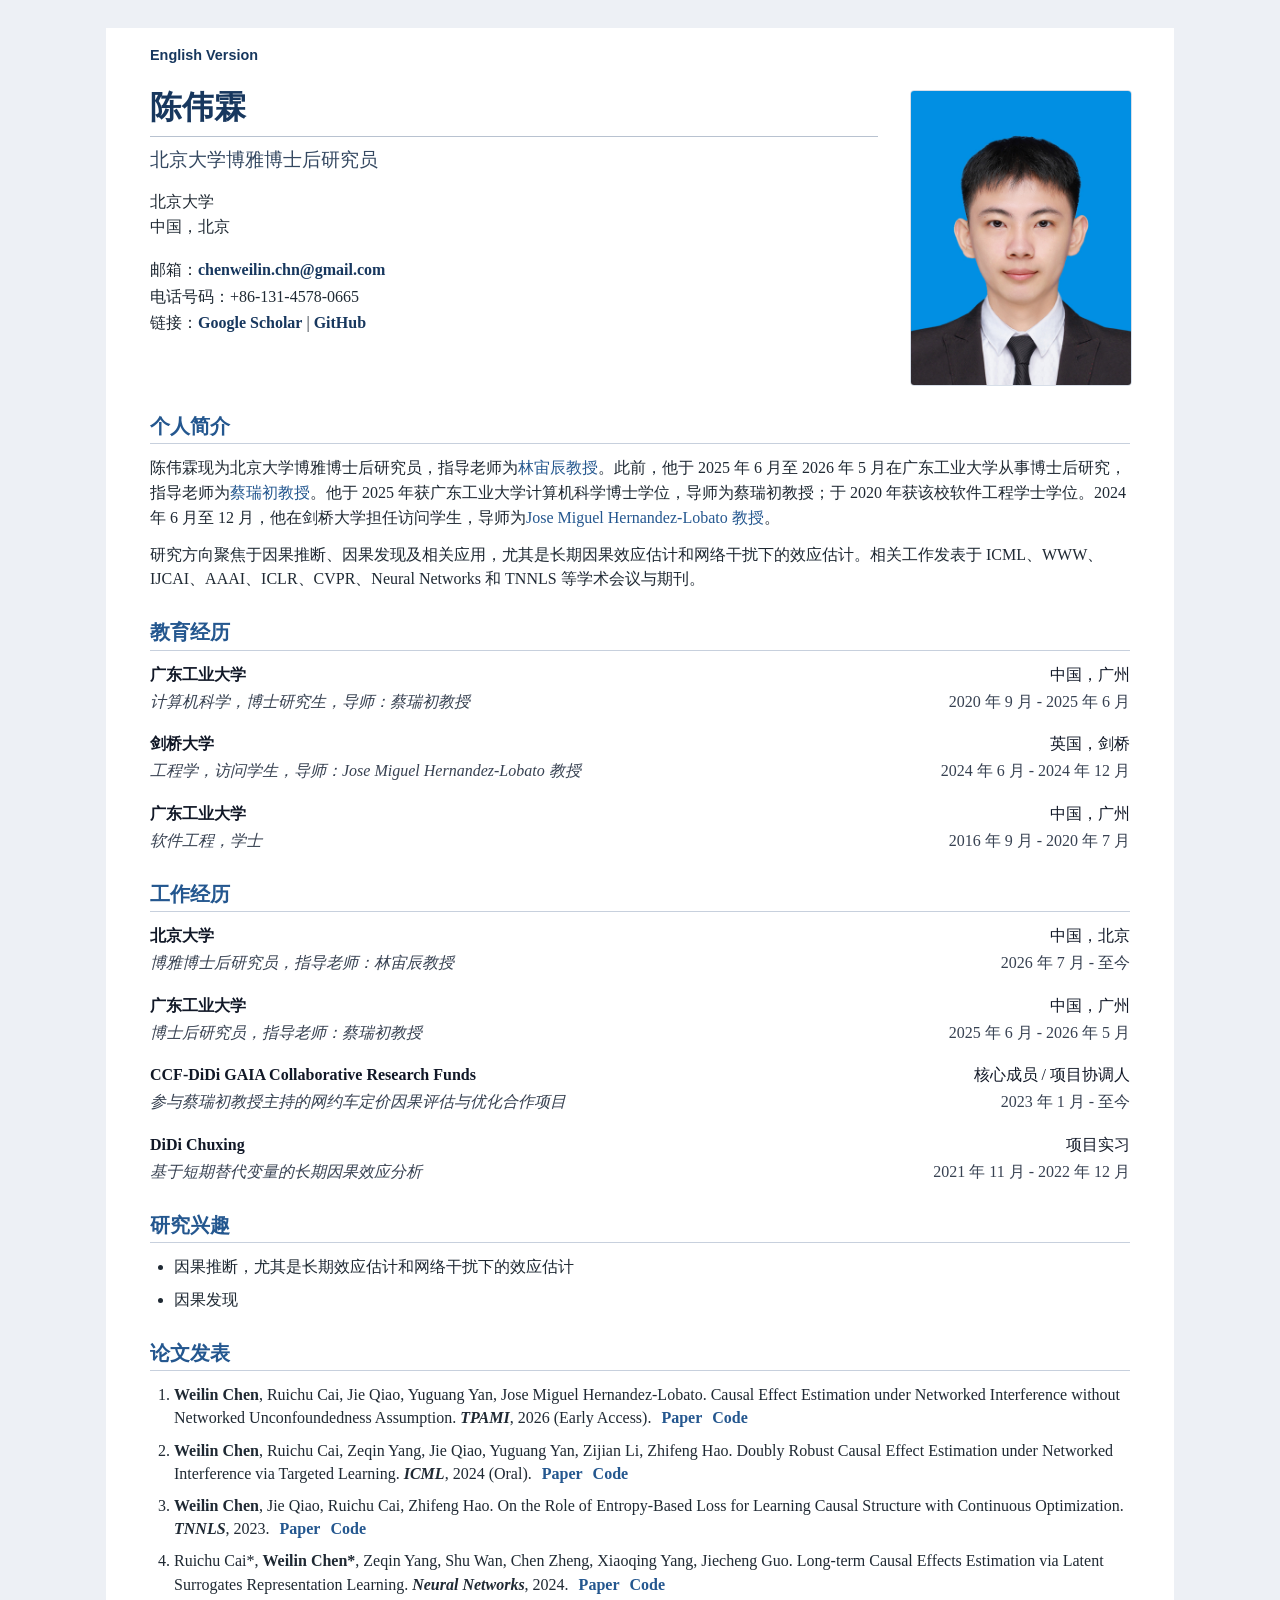
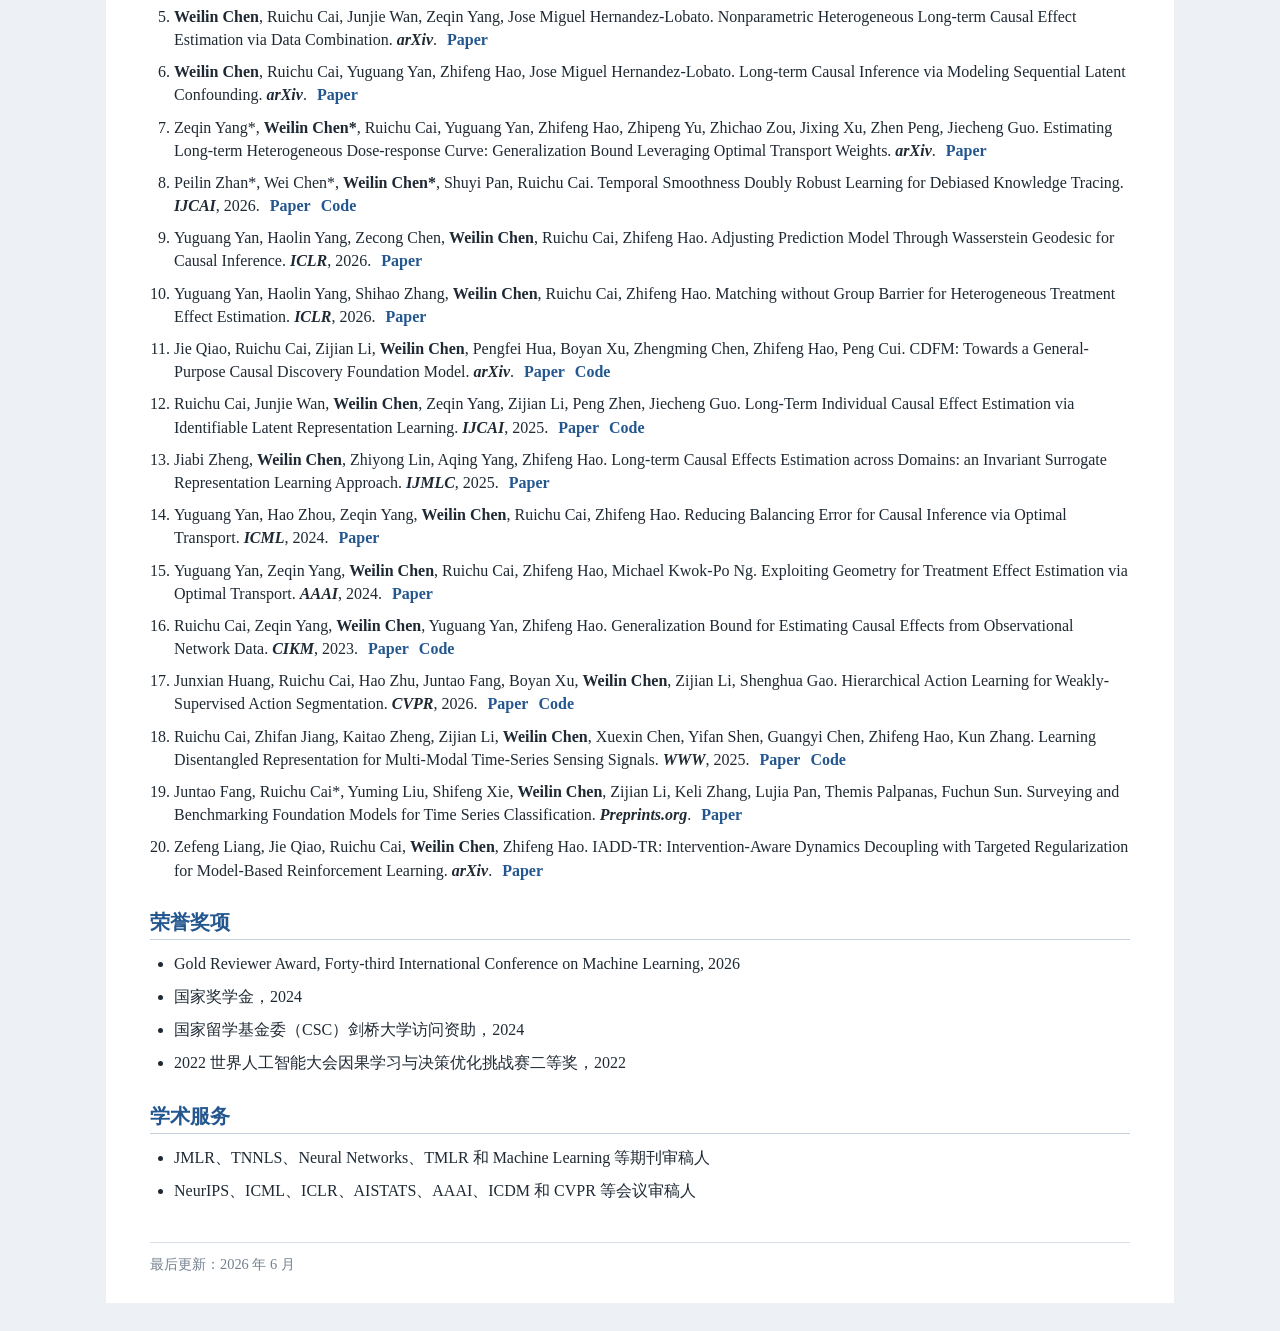
==== zh-cn/index.html @ 62d97024 "Update CaLaNet early access link" ====
<!DOCTYPE html>
<html lang="zh-CN">
<head>
  <meta charset="utf-8">
  <meta name="viewport" content="width=device-width, initial-scale=1">
  <meta name="description" content="陈伟霖 - 北京大学博雅博士后研究员。研究方向包括因果推断、因果发现和长期因果效应估计。">
  <meta name="keywords" content="陈伟霖, Weilin Chen, 因果推断, 因果发现, 长期因果效应估计, 网络干扰, 北京大学, 广东工业大学">
  <link rel="stylesheet" href="../css/jemdoc.css" type="text/css">
  <link rel="icon" href="../images/pku_favicon.ico?v=20260708" type="image/x-icon">
  <title>陈伟霖 - 主页</title>
  <script type="application/ld+json">
  {
    "@context": "https://schema.org",
    "@type": "Person",
    "name": "Weilin Chen",
    "jobTitle": "Boya Postdoctoral Researcher",
    "affiliation": { "@type": "CollegeOrUniversity", "name": "Peking University" },
    "url": "https://weilinchen507.github.io/zh-cn/",
    "email": "mailto:chenweilin.chn@gmail.com",
    "sameAs": ["https://github.com/WeilinChen507", "https://scholar.google.com/citations?user=KVvl1vgAAAAJ&hl=en"]
  }
  </script>
</head>
<body>
  <main id="layout-content">
    <nav class="language-switch" aria-label="语言">
      <a href="../">English Version</a>
    </nav>
    <section class="profile">
      <div class="profile-copy">
        <div id="toptitle"><h1>陈伟霖</h1></div>
        <p class="role">北京大学博雅博士后研究员</p>
        <p>北京大学<br>中国，北京</p>
        <div class="contact-lines">
          <div>邮箱：<a href="mailto:chenweilin.chn@gmail.com">chenweilin.chn@gmail.com</a></div>
          <div>电话号码：+86-131-4578-0665</div>
          <div>链接：<a href="https://scholar.google.com/citations?user=KVvl1vgAAAAJ&amp;hl=en">Google Scholar</a> | <a href="https://github.com/WeilinChen507">GitHub</a></div>
        </div>
      </div>
      <img class="portrait" src="../images/weilin_chen.jpg" alt="陈伟霖照片">
    </section>

    <h2>个人简介</h2>
    <p>陈伟霖现为北京大学博雅博士后研究员，指导老师为<a href="https://scholar.google.com/citations?hl=en&amp;user=TanjFwoAAAAJ">林宙辰教授</a>。此前，他于 2025 年 6 月至 2026 年 5 月在广东工业大学从事博士后研究，指导老师为<a href="https://scholar.google.com/citations?hl=en&amp;user=gG4HJ4UAAAAJ">蔡瑞初教授</a>。他于 2025 年获广东工业大学计算机科学博士学位，导师为蔡瑞初教授；于 2020 年获该校软件工程学士学位。2024 年 6 月至 12 月，他在剑桥大学担任访问学生，导师为<a href="https://scholar.google.com/citations?user=BEBccCQAAAAJ&amp;hl=zh-CN">Jose Miguel Hernandez-Lobato 教授</a>。</p>
    <p>研究方向聚焦于因果推断、因果发现及相关应用，尤其是长期因果效应估计和网络干扰下的效应估计。相关工作发表于 ICML、WWW、IJCAI、AAAI、ICLR、CVPR、Neural Networks 和 TNNLS 等学术会议与期刊。</p>

    <h2>教育经历</h2>
    <ul class="timeline">
      <li><div class="entry-heading"><strong>广东工业大学</strong><span>中国，广州</span></div><div class="entry-detail"><em>计算机科学，博士研究生，导师：蔡瑞初教授</em><span>2020 年 9 月 - 2025 年 6 月</span></div></li>
      <li><div class="entry-heading"><strong>剑桥大学</strong><span>英国，剑桥</span></div><div class="entry-detail"><em>工程学，访问学生，导师：Jose Miguel Hernandez-Lobato 教授</em><span>2024 年 6 月 - 2024 年 12 月</span></div></li>
      <li><div class="entry-heading"><strong>广东工业大学</strong><span>中国，广州</span></div><div class="entry-detail"><em>软件工程，学士</em><span>2016 年 9 月 - 2020 年 7 月</span></div></li>
    </ul>

    <h2>工作经历</h2>
    <ul class="timeline">
      <li><div class="entry-heading"><strong>北京大学</strong><span>中国，北京</span></div><div class="entry-detail"><em>博雅博士后研究员，指导老师：林宙辰教授</em><span>2026 年 7 月 - 至今</span></div></li>
      <li><div class="entry-heading"><strong>广东工业大学</strong><span>中国，广州</span></div><div class="entry-detail"><em>博士后研究员，指导老师：蔡瑞初教授</em><span>2025 年 6 月 - 2026 年 5 月</span></div></li>
      <li><div class="entry-heading"><strong>CCF-DiDi GAIA Collaborative Research Funds</strong><span>核心成员 / 项目协调人</span></div><div class="entry-detail"><em>参与蔡瑞初教授主持的网约车定价因果评估与优化合作项目</em><span>2023 年 1 月 - 至今</span></div></li>
      <li><div class="entry-heading"><strong>DiDi Chuxing</strong><span>项目实习</span></div><div class="entry-detail"><em>基于短期替代变量的长期因果效应分析</em><span>2021 年 11 月 - 2022 年 12 月</span></div></li>
    </ul>

    <h2>研究兴趣</h2>
    <ul>
      <li>因果推断，尤其是长期效应估计和网络干扰下的效应估计</li>
      <li>因果发现</li>
    </ul>

    <h2>论文发表</h2>
    <ol class="publications">
      <li><strong>Weilin Chen</strong>, Ruichu Cai, Jie Qiao, Yuguang Yan, Jose Miguel Hernandez-Lobato. Causal Effect Estimation under Networked Interference without Networked Unconfoundedness Assumption. <em><strong>TPAMI</strong></em>, 2026 (Early Access). <span class="pub-links"><a href="https://ieeexplore.ieee.org/document/11727078">Paper</a> <a href="https://github.com/WeilinChen507/CaLaNet">Code</a></span></li>
      <li><strong>Weilin Chen</strong>, Ruichu Cai, Zeqin Yang, Jie Qiao, Yuguang Yan, Zijian Li, Zhifeng Hao. Doubly Robust Causal Effect Estimation under Networked Interference via Targeted Learning. <em><strong>ICML</strong></em>, 2024 (Oral). <span class="pub-links"><a href="https://proceedings.mlr.press/v235/chen24c.html">Paper</a> <a href="https://github.com/WeilinChen507/targeted_interference">Code</a></span></li>
      <li><strong>Weilin Chen</strong>, Jie Qiao, Ruichu Cai, Zhifeng Hao. On the Role of Entropy-Based Loss for Learning Causal Structure with Continuous Optimization. <em><strong>TNNLS</strong></em>, 2023. <span class="pub-links"><a href="https://doi.org/10.1109/TNNLS.2023.3327357">Paper</a> <a href="https://github.com/DMIRLAB-Group/CausalDiscoveryBasedOnEntropy">Code</a></span></li>
      <li>Ruichu Cai*, <strong>Weilin Chen*</strong>, Zeqin Yang, Shu Wan, Chen Zheng, Xiaoqing Yang, Jiecheng Guo. Long-term Causal Effects Estimation via Latent Surrogates Representation Learning. <em><strong>Neural Networks</strong></em>, 2024. <span class="pub-links"><a href="https://www.sciencedirect.com/science/article/abs/pii/S0893608024002600">Paper</a> <a href="https://github.com/WeilinChen507/LASER">Code</a></span></li>
      <li><strong>Weilin Chen</strong>, Ruichu Cai, Junjie Wan, Zeqin Yang, Jose Miguel Hernandez-Lobato. Nonparametric Heterogeneous Long-term Causal Effect Estimation via Data Combination. <em><strong>arXiv</strong></em>. <span class="pub-links"><a href="https://arxiv.org/abs/2502.18960">Paper</a></span></li>
      <li><strong>Weilin Chen</strong>, Ruichu Cai, Yuguang Yan, Zhifeng Hao, Jose Miguel Hernandez-Lobato. Long-term Causal Inference via Modeling Sequential Latent Confounding. <em><strong>arXiv</strong></em>. <span class="pub-links"><a href="https://arxiv.org/abs/2502.18994">Paper</a></span></li>
      <li>Zeqin Yang*, <strong>Weilin Chen*</strong>, Ruichu Cai, Yuguang Yan, Zhifeng Hao, Zhipeng Yu, Zhichao Zou, Jixing Xu, Zhen Peng, Jiecheng Guo. Estimating Long-term Heterogeneous Dose-response Curve: Generalization Bound Leveraging Optimal Transport Weights. <em><strong>arXiv</strong></em>. <span class="pub-links"><a href="https://arxiv.org/abs/2406.19195">Paper</a></span></li>
      <li>Peilin Zhan*, Wei Chen*, <strong>Weilin Chen*</strong>, Shuyi Pan, Ruichu Cai. Temporal Smoothness Doubly Robust Learning for Debiased Knowledge Tracing. <em><strong>IJCAI</strong></em>, 2026. <span class="pub-links"><a href="https://arxiv.org/abs/2605.05958">Paper</a> <a href="https://github.com/DMIRLAB-Group/TSDR">Code</a></span></li>
      <li>Yuguang Yan, Haolin Yang, Zecong Chen, <strong>Weilin Chen</strong>, Ruichu Cai, Zhifeng Hao. Adjusting Prediction Model Through Wasserstein Geodesic for Causal Inference. <em><strong>ICLR</strong></em>, 2026. <span class="pub-links"><a href="https://scholar.google.com/citations?view_op=view_citation&amp;hl=en&amp;user=KVvl1vgAAAAJ&amp;pagesize=100&amp;citation_for_view=KVvl1vgAAAAJ:O3NaXMp0MMsC">Paper</a></span></li>
      <li>Yuguang Yan, Haolin Yang, Shihao Zhang, <strong>Weilin Chen</strong>, Ruichu Cai, Zhifeng Hao. Matching without Group Barrier for Heterogeneous Treatment Effect Estimation. <em><strong>ICLR</strong></em>, 2026. <span class="pub-links"><a href="https://scholar.google.com/citations?view_op=view_citation&amp;hl=en&amp;user=KVvl1vgAAAAJ&amp;pagesize=100&amp;citation_for_view=KVvl1vgAAAAJ:YFjsv_pBGBYC">Paper</a></span></li>
      <li>Jie Qiao, Ruichu Cai, Zijian Li, <strong>Weilin Chen</strong>, Pengfei Hua, Boyan Xu, Zhengming Chen, Zhifeng Hao, Peng Cui. CDFM: Towards a General-Purpose Causal Discovery Foundation Model. <em><strong>arXiv</strong></em>. <span class="pub-links"><a href="https://arxiv.org/abs/2607.11508">Paper</a> <a href="https://github.com/DMIRLAB-Group/CDFM">Code</a></span></li>
      <li>Ruichu Cai, Junjie Wan, <strong>Weilin Chen</strong>, Zeqin Yang, Zijian Li, Peng Zhen, Jiecheng Guo. Long-Term Individual Causal Effect Estimation via Identifiable Latent Representation Learning. <em><strong>IJCAI</strong></em>, 2025. <span class="pub-links"><a href="https://doi.org/10.24963/ijcai.2025/533">Paper</a> <a href="https://github.com/DMIRLAB/ICEVAE">Code</a></span></li>
      <li>Jiabi Zheng, <strong>Weilin Chen</strong>, Zhiyong Lin, Aqing Yang, Zhifeng Hao. Long-term Causal Effects Estimation across Domains: an Invariant Surrogate Representation Learning Approach. <em><strong>IJMLC</strong></em>, 2025. <span class="pub-links"><a href="https://doi.org/10.1007/s13042-025-02528-w">Paper</a></span></li>
      <li>Yuguang Yan, Hao Zhou, Zeqin Yang, <strong>Weilin Chen</strong>, Ruichu Cai, Zhifeng Hao. Reducing Balancing Error for Causal Inference via Optimal Transport. <em><strong>ICML</strong></em>, 2024. <span class="pub-links"><a href="https://scholar.google.com/citations?view_op=view_citation&amp;hl=en&amp;user=KVvl1vgAAAAJ&amp;pagesize=100&amp;citation_for_view=KVvl1vgAAAAJ:maZDTaKrznsC">Paper</a></span></li>
      <li>Yuguang Yan, Zeqin Yang, <strong>Weilin Chen</strong>, Ruichu Cai, Zhifeng Hao, Michael Kwok-Po Ng. Exploiting Geometry for Treatment Effect Estimation via Optimal Transport. <em><strong>AAAI</strong></em>, 2024. <span class="pub-links"><a href="https://doi.org/10.1609/aaai.v38i15.29564">Paper</a></span></li>
      <li>Ruichu Cai, Zeqin Yang, <strong>Weilin Chen</strong>, Yuguang Yan, Zhifeng Hao. Generalization Bound for Estimating Causal Effects from Observational Network Data. <em><strong>CIKM</strong></em>, 2023. <span class="pub-links"><a href="https://doi.org/10.1145/3583780.3614892">Paper</a> <a href="https://github.com/DMIRLAB-Group/RRNet">Code</a></span></li>
      <li>Junxian Huang, Ruichu Cai, Hao Zhu, Juntao Fang, Boyan Xu, <strong>Weilin Chen</strong>, Zijian Li, Shenghua Gao. Hierarchical Action Learning for Weakly-Supervised Action Segmentation. <em><strong>CVPR</strong></em>, 2026. <span class="pub-links"><a href="https://arxiv.org/abs/2602.24275">Paper</a> <a href="https://github.com/DMIRLAB-Group/HAL">Code</a></span></li>
      <li>Ruichu Cai, Zhifan Jiang, Kaitao Zheng, Zijian Li, <strong>Weilin Chen</strong>, Xuexin Chen, Yifan Shen, Guangyi Chen, Zhifeng Hao, Kun Zhang. Learning Disentangled Representation for Multi-Modal Time-Series Sensing Signals. <em><strong>WWW</strong></em>, 2025. <span class="pub-links"><a href="https://doi.org/10.1145/3696410.3714931">Paper</a> <a href="https://github.com/DMIRLAB-Group/MATE">Code</a></span></li>
      <li>Juntao Fang, Ruichu Cai*, Yuming Liu, Shifeng Xie, <strong>Weilin Chen</strong>, Zijian Li, Keli Zhang, Lujia Pan, Themis Palpanas, Fuchun Sun. Surveying and Benchmarking Foundation Models for Time Series Classification. <em><strong>Preprints.org</strong></em>. <span class="pub-links"><a href="https://www.preprints.org/manuscript/202609.2097">Paper</a></span></li>
      <li>Zefeng Liang, Jie Qiao, Ruichu Cai, <strong>Weilin Chen</strong>, Zhifeng Hao. IADD-TR: Intervention-Aware Dynamics Decoupling with Targeted Regularization for Model-Based Reinforcement Learning. <em><strong>arXiv</strong></em>. <span class="pub-links"><a href="https://arxiv.org/abs/2608.10634">Paper</a></span></li>
    </ol>

    <h2>荣誉奖项</h2>
    <ul>
      <li>Gold Reviewer Award, Forty-third International Conference on Machine Learning, 2026</li>
      <li>国家奖学金，2024</li>
      <li>国家留学基金委（CSC）剑桥大学访问资助，2024</li>
      <li>2022 世界人工智能大会因果学习与决策优化挑战赛二等奖，2022</li>
    </ul>

    <h2>学术服务</h2>
    <ul>
      <li>JMLR、TNNLS、Neural Networks、TMLR 和 Machine Learning 等期刊审稿人</li>
      <li>NeurIPS、ICML、ICLR、AISTATS、AAAI、ICDM 和 CVPR 等会议审稿人</li>
    </ul>

    <div id="footer"><div id="footer-text">最后更新：2026 年 6 月</div></div>
  </main>
</body>
</html>
---- css/jemdoc.css ----
html {
  background: #edf0f5;
}

body {
  max-width: 980px;
  margin: 28px auto;
  padding: 0 44px 28px;
  background: #ffffff;
  color: #1f2933;
  font-family: Georgia, "Times New Roman", serif;
  font-size: 16px;
  line-height: 1.55;
}

#layout-content {
  padding: 16px 0 0;
}

.language-switch {
  margin: 0 0 14px;
  font-family: Arial, Helvetica, sans-serif;
  font-size: 0.9rem;
}

.language-switch a {
  color: #17375e;
  font-weight: bold;
}

a {
  color: #24578f;
  text-decoration: none;
}

a:hover {
  border-bottom: 1px dotted #24578f;
}

.profile {
  display: grid;
  grid-template-columns: minmax(0, 1fr) 220px;
  gap: 32px;
  align-items: start;
  padding-top: 10px;
}

#toptitle h1 {
  margin: 0 0 8px;
  padding: 0 0 10px;
  border-bottom: 1px solid #b8c2d0;
  color: #17375e;
  font-size: 2rem;
  line-height: 1.1;
}

.role {
  margin: 0 0 16px;
  color: #344861;
  font-size: 1.18rem;
}

.contact-lines {
  margin-top: 18px;
  line-height: 1.65;
}

.contact-lines a {
  color: #17375e;
  font-weight: bold;
  margin-right: 0;
}

.portrait {
  width: 220px;
  max-width: 100%;
  border-radius: 4px;
  border: 1px solid #d7dee8;
}

h2 {
  margin: 28px 0 12px;
  padding-bottom: 5px;
  border-bottom: 1px solid #c7d0dd;
  color: #24578f;
  font-size: 1.28rem;
  line-height: 1.2;
}

p {
  margin: 0 0 12px;
}

ul,
ol {
  margin-top: 6px;
  padding-left: 24px;
}

li {
  margin: 8px 0;
}

.timeline {
  padding-left: 0;
  list-style: none;
}

.timeline li {
  margin: 12px 0 18px;
}

.entry-heading,
.entry-detail {
  display: flex;
  justify-content: space-between;
  gap: 24px;
  align-items: baseline;
}

.entry-heading {
  color: #111827;
  font-size: 1rem;
}

.entry-heading span,
.entry-detail span {
  flex: 0 0 auto;
  text-align: right;
}

.entry-detail {
  color: #374151;
  margin-top: 2px;
}

.pub-note {
  margin-top: -4px;
  color: #52606d;
  font-size: 0.95rem;
}

.publications {
  padding-left: 24px;
}

.publications li {
  margin: 9px 0;
  line-height: 1.45;
}

.pub-links {
  white-space: nowrap;
}

.pub-links a {
  margin-left: 6px;
  font-weight: 600;
}

#footer {
  margin-top: 38px;
  padding-top: 10px;
  border-top: 1px solid #d7dee8;
  color: #73808f;
  font-size: 0.9rem;
}

img {
  border: none;
}

@media (max-width: 720px) {
  body {
    margin: 0;
    padding: 20px 22px 28px;
  }

  .profile {
    grid-template-columns: 1fr;
  }

  .portrait {
    width: 180px;
  }

  .entry-heading,
  .entry-detail {
    display: block;
  }

  .entry-heading span,
  .entry-detail span {
    display: block;
    text-align: left;
  }
}
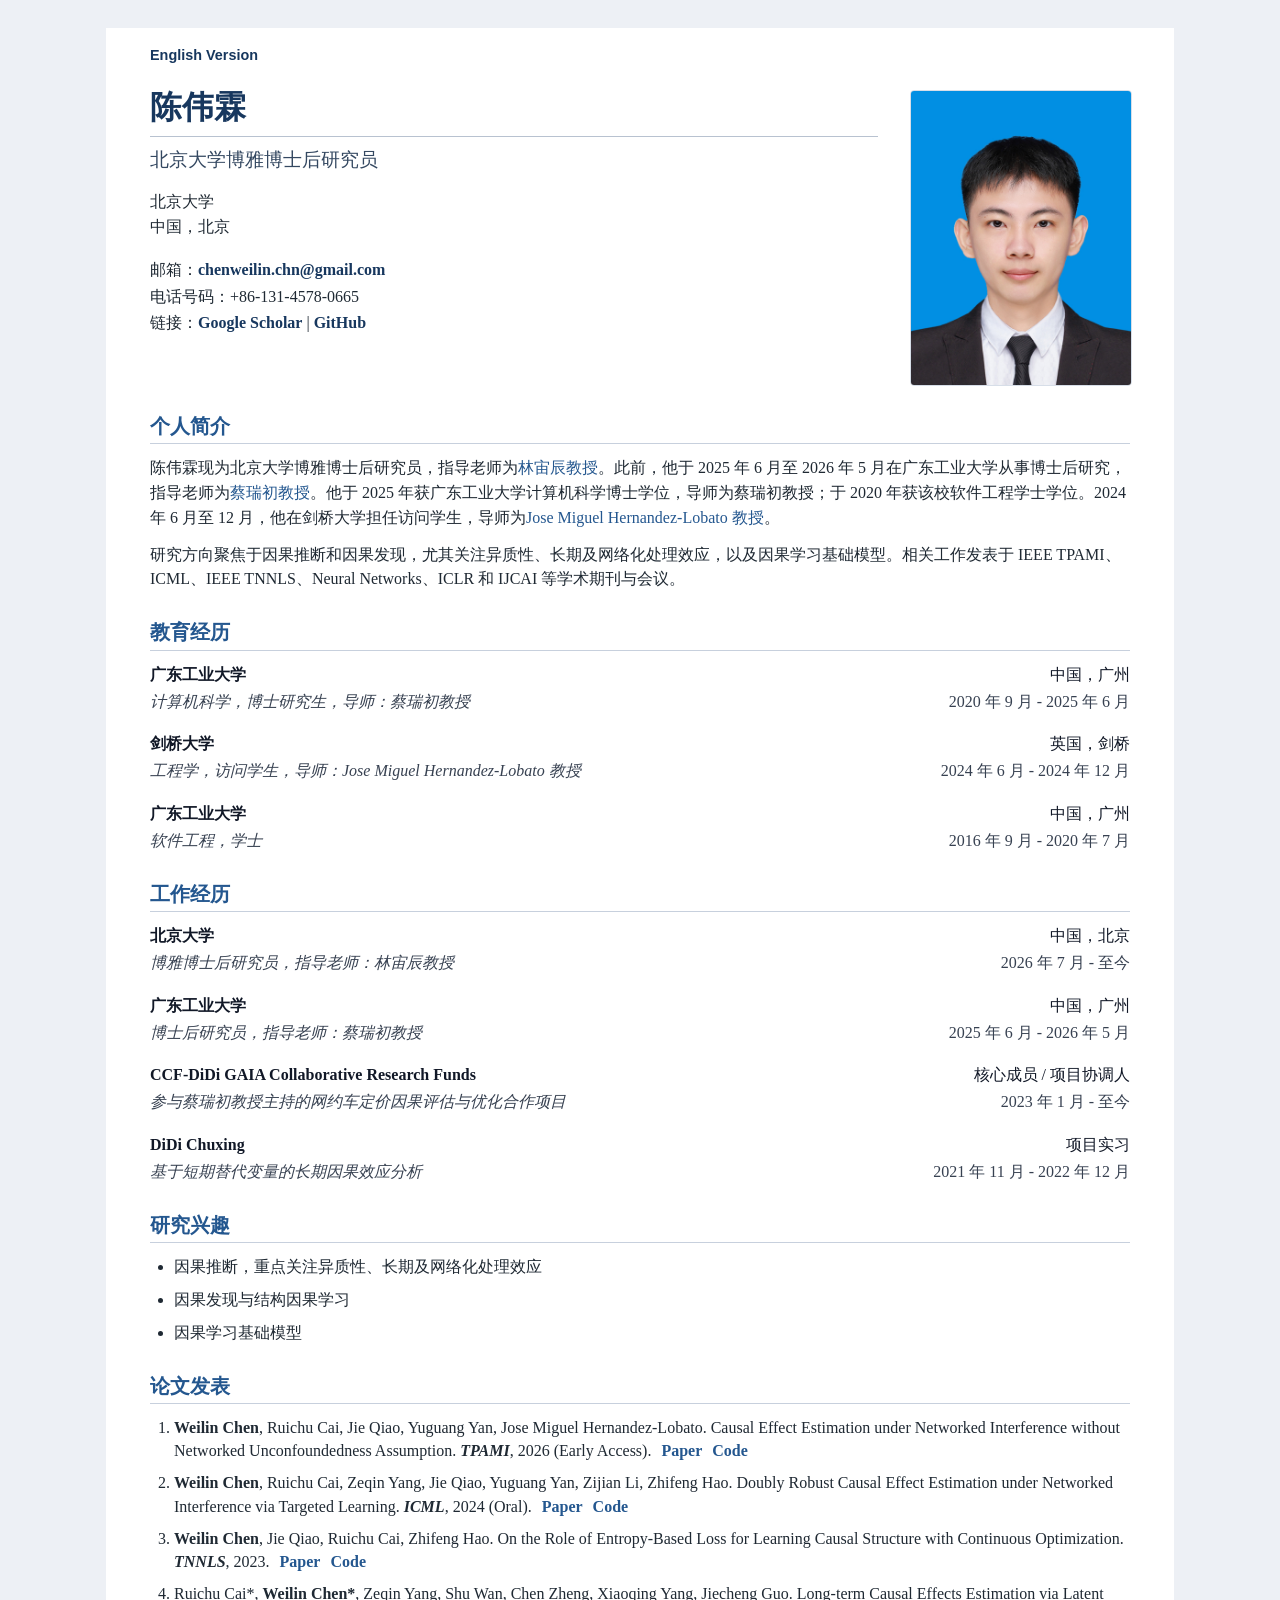
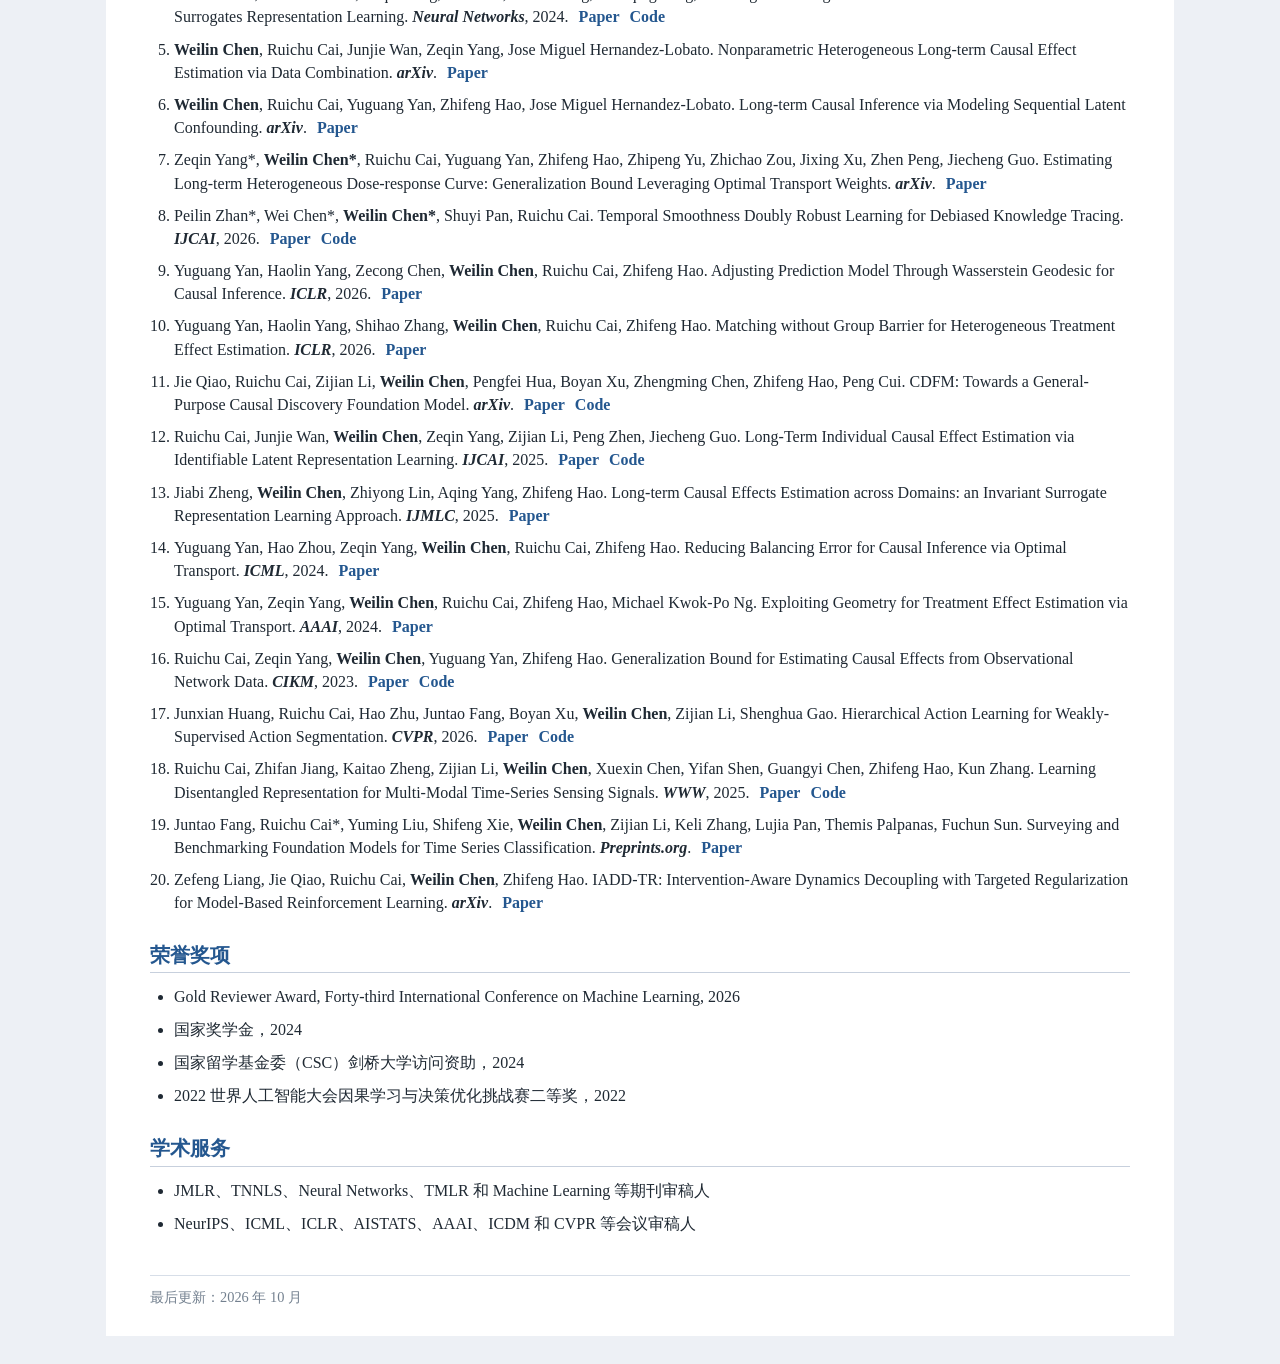
==== commit c7f71de5: "Refresh research interests and biography" ====
--- a/zh-cn/index.html
+++ b/zh-cn/index.html
@@ -42,7 +42,7 @@
 
     <h2>个人简介</h2>
     <p>陈伟霖现为北京大学博雅博士后研究员，指导老师为<a href="https://scholar.google.com/citations?hl=en&amp;user=TanjFwoAAAAJ">林宙辰教授</a>。此前，他于 2025 年 6 月至 2026 年 5 月在广东工业大学从事博士后研究，指导老师为<a href="https://scholar.google.com/citations?hl=en&amp;user=gG4HJ4UAAAAJ">蔡瑞初教授</a>。他于 2025 年获广东工业大学计算机科学博士学位，导师为蔡瑞初教授；于 2020 年获该校软件工程学士学位。2024 年 6 月至 12 月，他在剑桥大学担任访问学生，导师为<a href="https://scholar.google.com/citations?user=BEBccCQAAAAJ&amp;hl=zh-CN">Jose Miguel Hernandez-Lobato 教授</a>。</p>
-    <p>研究方向聚焦于因果推断、因果发现及相关应用，尤其是长期因果效应估计和网络干扰下的效应估计。相关工作发表于 ICML、WWW、IJCAI、AAAI、ICLR、CVPR、Neural Networks 和 TNNLS 等学术会议与期刊。</p>
+    <p>研究方向聚焦于因果推断和因果发现，尤其关注异质性、长期及网络化处理效应，以及因果学习基础模型。相关工作发表于 IEEE TPAMI、ICML、IEEE TNNLS、Neural Networks、ICLR 和 IJCAI 等学术期刊与会议。</p>
 
     <h2>教育经历</h2>
     <ul class="timeline">
@@ -61,8 +61,9 @@
 
     <h2>研究兴趣</h2>
     <ul>
-      <li>因果推断，尤其是长期效应估计和网络干扰下的效应估计</li>
-      <li>因果发现</li>
+      <li>因果推断，重点关注异质性、长期及网络化处理效应</li>
+      <li>因果发现与结构因果学习</li>
+      <li>因果学习基础模型</li>
     </ul>
 
     <h2>论文发表</h2>
@@ -74,7 +75,7 @@
       <li><strong>Weilin Chen</strong>, Ruichu Cai, Junjie Wan, Zeqin Yang, Jose Miguel Hernandez-Lobato. Nonparametric Heterogeneous Long-term Causal Effect Estimation via Data Combination. <em><strong>arXiv</strong></em>. <span class="pub-links"><a href="https://arxiv.org/abs/2502.18960">Paper</a></span></li>
       <li><strong>Weilin Chen</strong>, Ruichu Cai, Yuguang Yan, Zhifeng Hao, Jose Miguel Hernandez-Lobato. Long-term Causal Inference via Modeling Sequential Latent Confounding. <em><strong>arXiv</strong></em>. <span class="pub-links"><a href="https://arxiv.org/abs/2502.18994">Paper</a></span></li>
       <li>Zeqin Yang*, <strong>Weilin Chen*</strong>, Ruichu Cai, Yuguang Yan, Zhifeng Hao, Zhipeng Yu, Zhichao Zou, Jixing Xu, Zhen Peng, Jiecheng Guo. Estimating Long-term Heterogeneous Dose-response Curve: Generalization Bound Leveraging Optimal Transport Weights. <em><strong>arXiv</strong></em>. <span class="pub-links"><a href="https://arxiv.org/abs/2406.19195">Paper</a></span></li>
-      <li>Peilin Zhan*, Wei Chen*, <strong>Weilin Chen*</strong>, Shuyi Pan, Ruichu Cai. Temporal Smoothness Doubly Robust Learning for Debiased Knowledge Tracing. <em><strong>IJCAI</strong></em>, 2026. <span class="pub-links"><a href="https://arxiv.org/abs/2605.05958">Paper</a> <a href="https://github.com/DMIRLAB-Group/TSDR">Code</a></span></li>
+      <li>Peilin Zhan*, Wei Chen*, <strong>Weilin Chen*</strong>, Shuyi Pan, Ruichu Cai. Temporal Smoothness Doubly Robust Learning for Debiased Knowledge Tracing. <em><strong>IJCAI</strong></em>, 2026. <span class="pub-links"><a href="https://www.ijcai.org/proceedings/2026/415">Paper</a> <a href="https://github.com/DMIRLAB-Group/TSDR">Code</a></span></li>
       <li>Yuguang Yan, Haolin Yang, Zecong Chen, <strong>Weilin Chen</strong>, Ruichu Cai, Zhifeng Hao. Adjusting Prediction Model Through Wasserstein Geodesic for Causal Inference. <em><strong>ICLR</strong></em>, 2026. <span class="pub-links"><a href="https://scholar.google.com/citations?view_op=view_citation&amp;hl=en&amp;user=KVvl1vgAAAAJ&amp;pagesize=100&amp;citation_for_view=KVvl1vgAAAAJ:O3NaXMp0MMsC">Paper</a></span></li>
       <li>Yuguang Yan, Haolin Yang, Shihao Zhang, <strong>Weilin Chen</strong>, Ruichu Cai, Zhifeng Hao. Matching without Group Barrier for Heterogeneous Treatment Effect Estimation. <em><strong>ICLR</strong></em>, 2026. <span class="pub-links"><a href="https://scholar.google.com/citations?view_op=view_citation&amp;hl=en&amp;user=KVvl1vgAAAAJ&amp;pagesize=100&amp;citation_for_view=KVvl1vgAAAAJ:YFjsv_pBGBYC">Paper</a></span></li>
       <li>Jie Qiao, Ruichu Cai, Zijian Li, <strong>Weilin Chen</strong>, Pengfei Hua, Boyan Xu, Zhengming Chen, Zhifeng Hao, Peng Cui. CDFM: Towards a General-Purpose Causal Discovery Foundation Model. <em><strong>arXiv</strong></em>. <span class="pub-links"><a href="https://arxiv.org/abs/2607.11508">Paper</a> <a href="https://github.com/DMIRLAB-Group/CDFM">Code</a></span></li>
@@ -103,7 +104,7 @@
       <li>NeurIPS、ICML、ICLR、AISTATS、AAAI、ICDM 和 CVPR 等会议审稿人</li>
     </ul>
 
-    <div id="footer"><div id="footer-text">最后更新：2026 年 6 月</div></div>
+    <div id="footer"><div id="footer-text">最后更新：2026 年 10 月</div></div>
   </main>
 </body>
 </html>
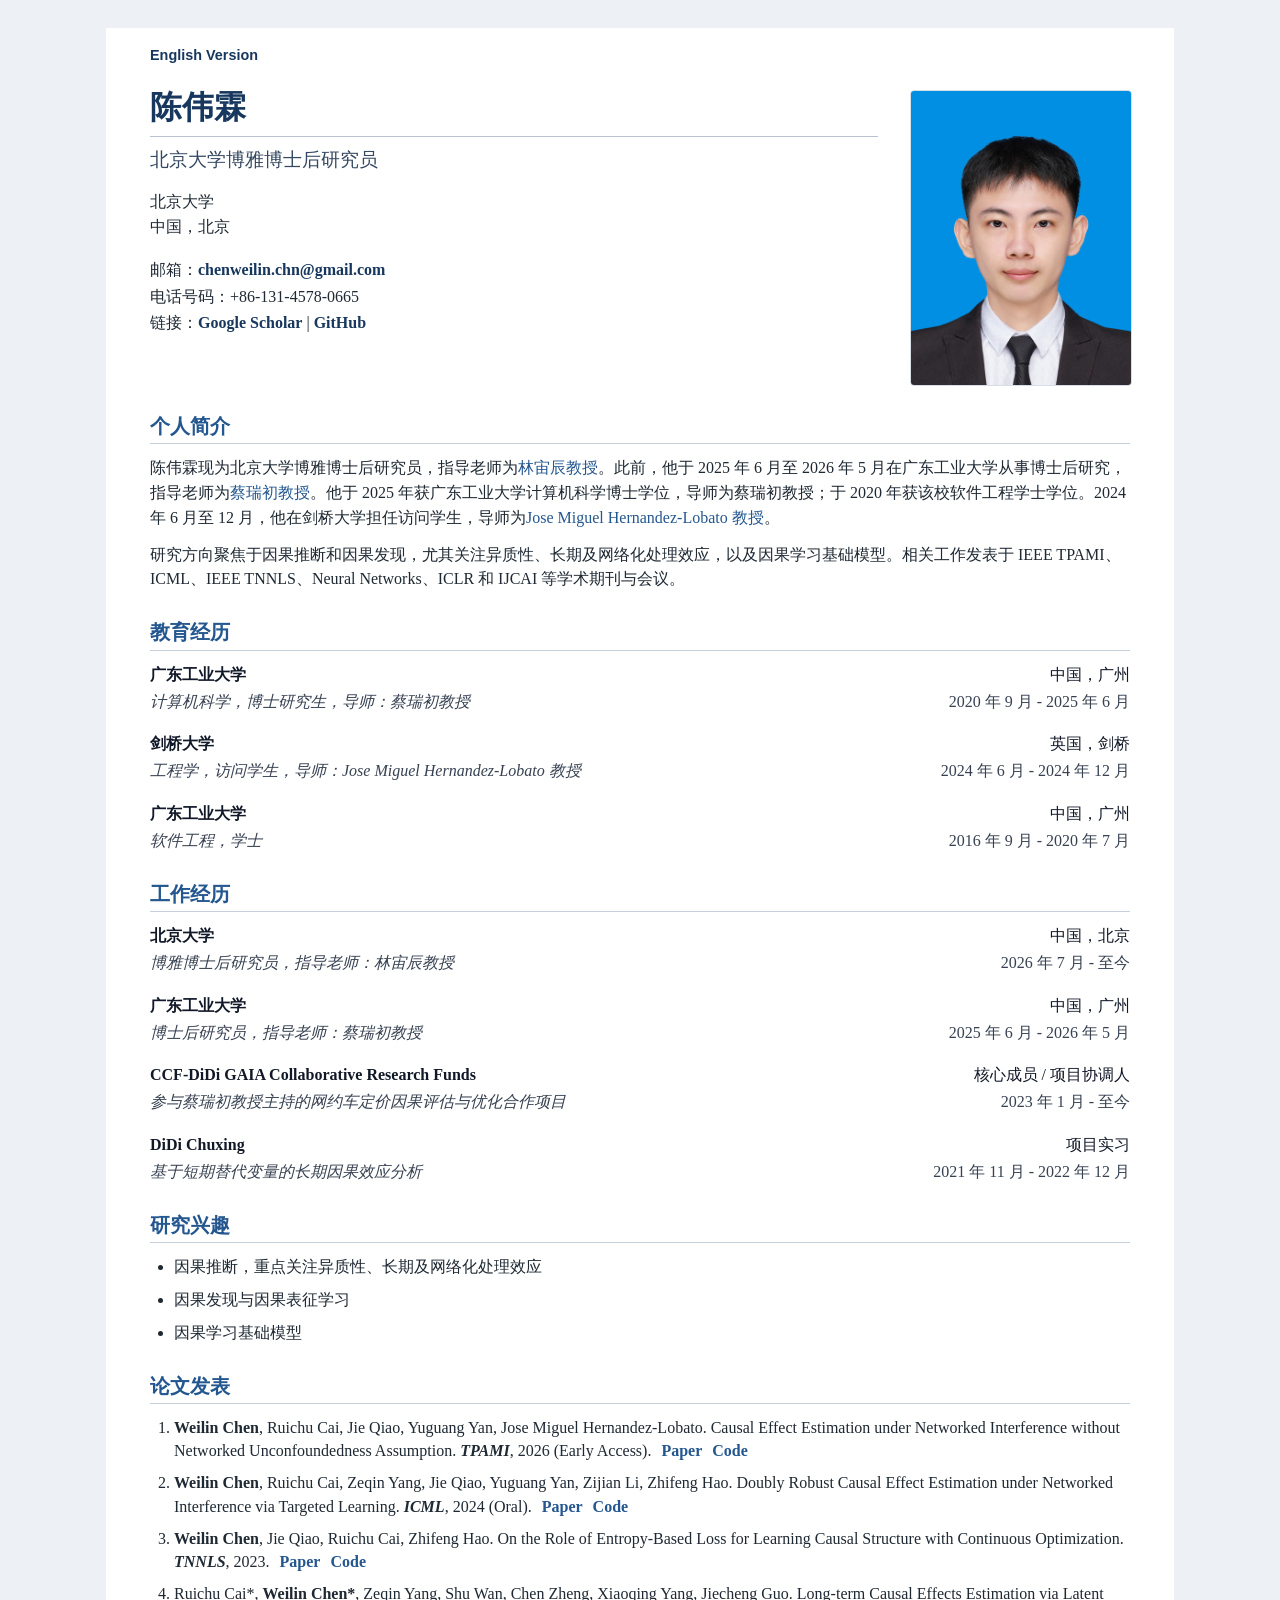
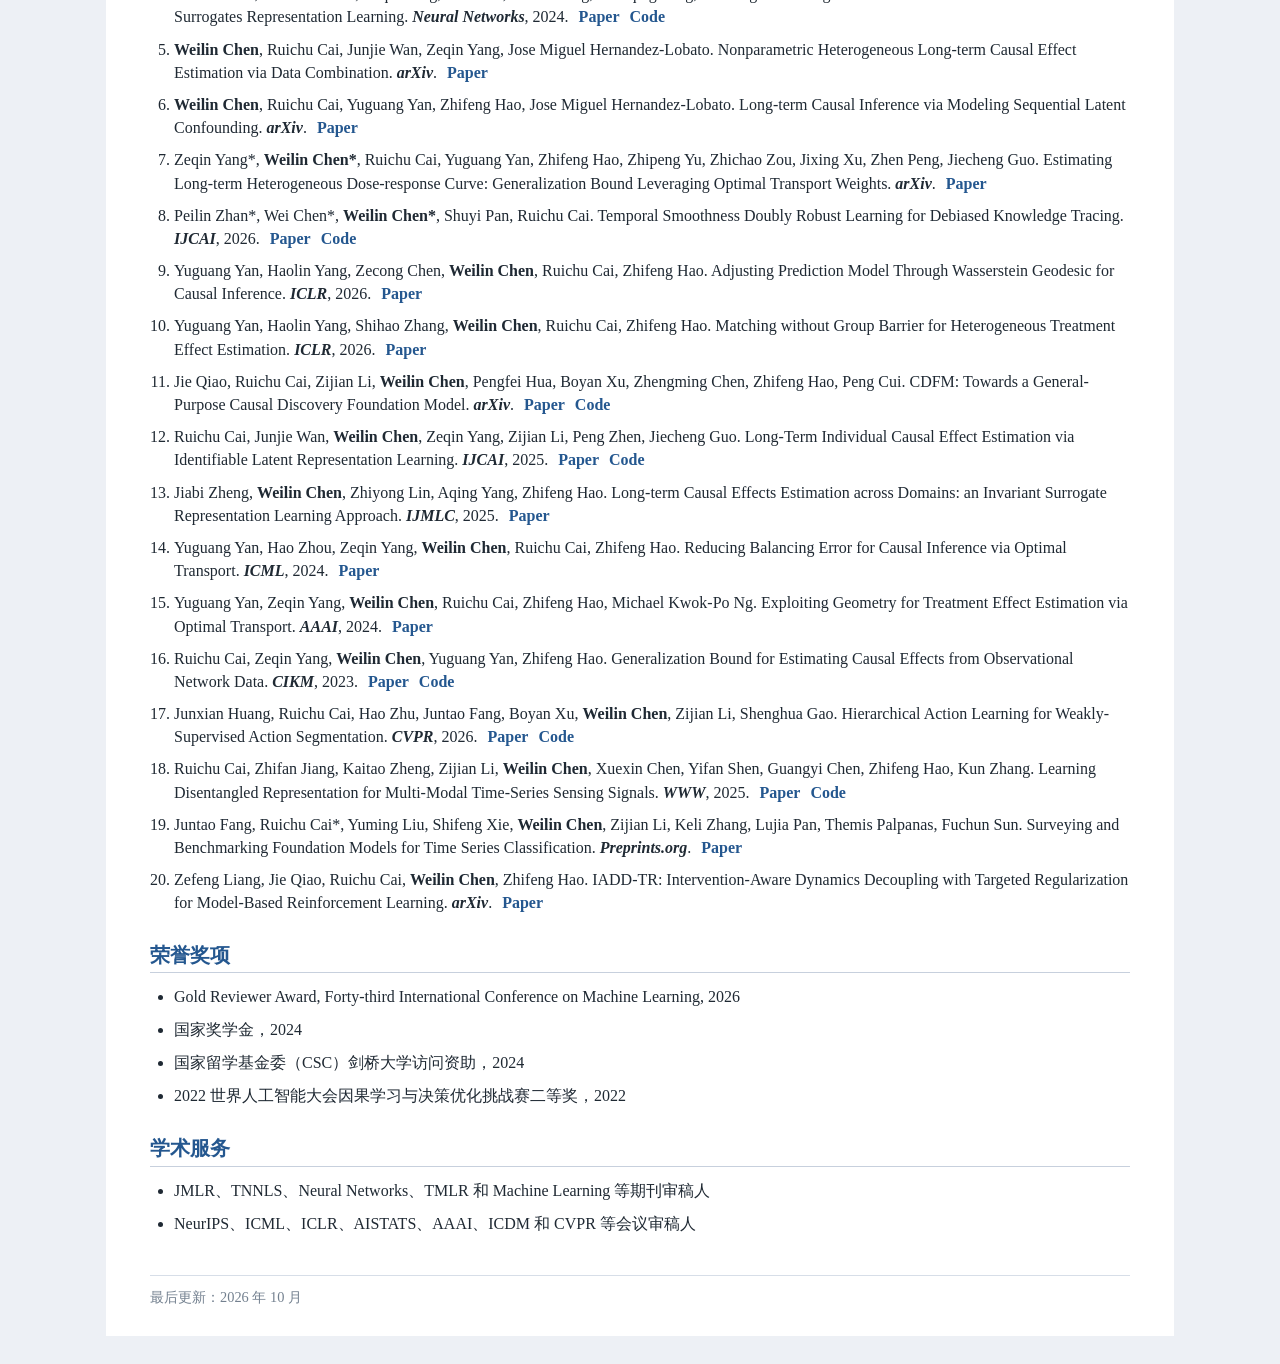
==== commit 897ed933: "Refine causal learning research interest" ====
--- a/zh-cn/index.html
+++ b/zh-cn/index.html
@@ -62,7 +62,7 @@
     <h2>研究兴趣</h2>
     <ul>
       <li>因果推断，重点关注异质性、长期及网络化处理效应</li>
-      <li>因果发现与结构因果学习</li>
+      <li>因果发现与因果表征学习</li>
       <li>因果学习基础模型</li>
     </ul>
 
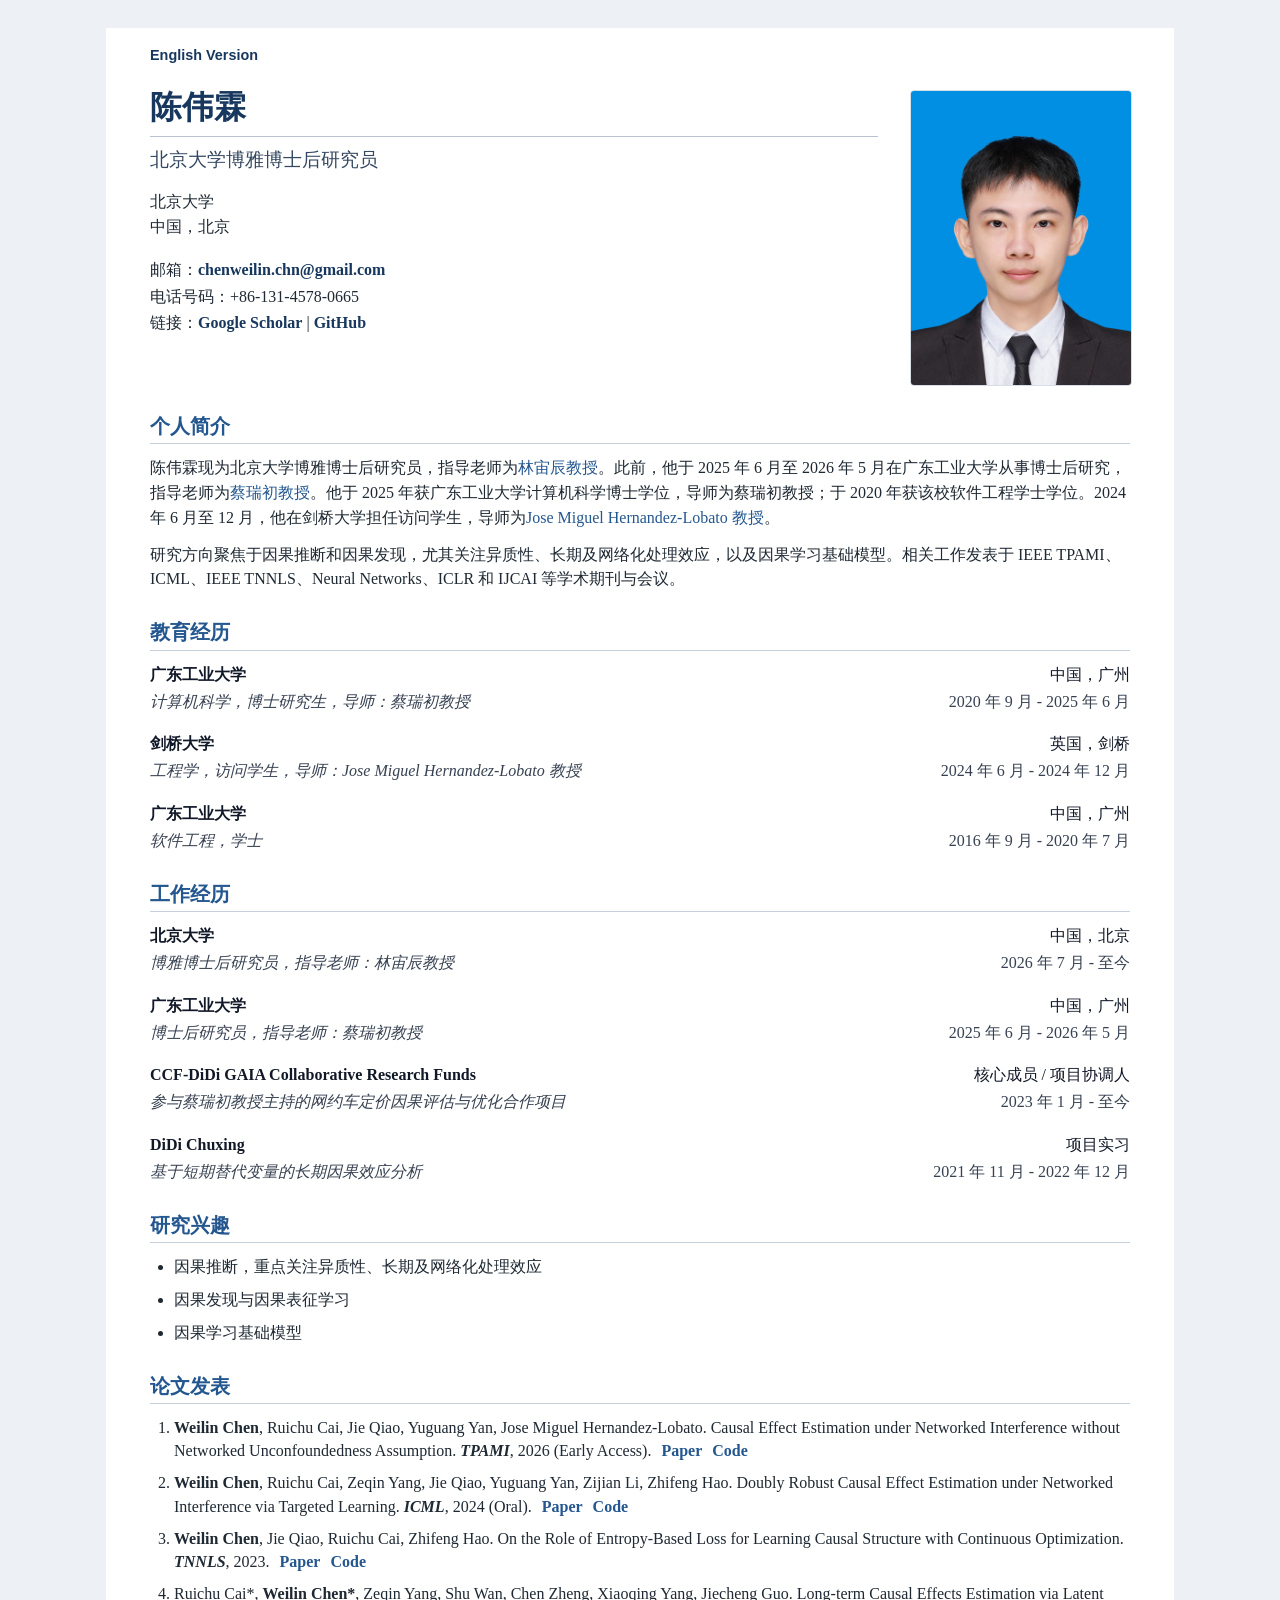
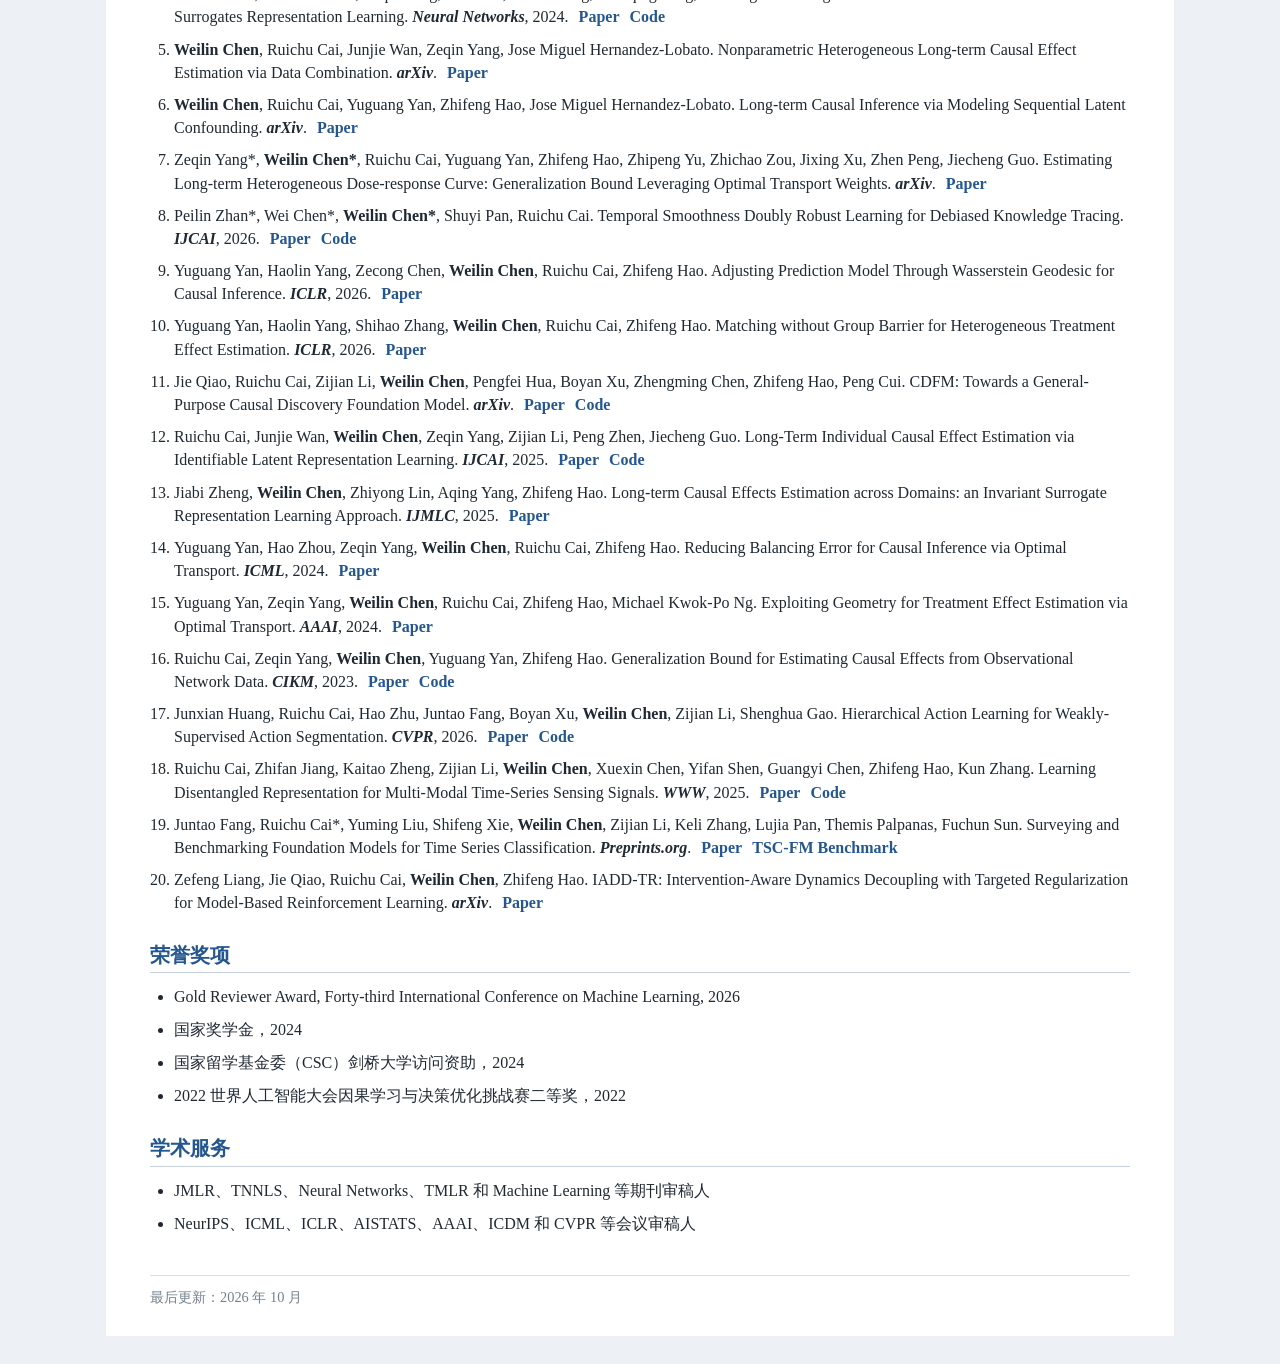
==== commit 8e8c40c1: "Add TSC-FM benchmark link" ====
--- a/zh-cn/index.html
+++ b/zh-cn/index.html
@@ -86,7 +86,7 @@
       <li>Ruichu Cai, Zeqin Yang, <strong>Weilin Chen</strong>, Yuguang Yan, Zhifeng Hao. Generalization Bound for Estimating Causal Effects from Observational Network Data. <em><strong>CIKM</strong></em>, 2023. <span class="pub-links"><a href="https://doi.org/10.1145/3583780.3614892">Paper</a> <a href="https://github.com/DMIRLAB-Group/RRNet">Code</a></span></li>
       <li>Junxian Huang, Ruichu Cai, Hao Zhu, Juntao Fang, Boyan Xu, <strong>Weilin Chen</strong>, Zijian Li, Shenghua Gao. Hierarchical Action Learning for Weakly-Supervised Action Segmentation. <em><strong>CVPR</strong></em>, 2026. <span class="pub-links"><a href="https://arxiv.org/abs/2602.24275">Paper</a> <a href="https://github.com/DMIRLAB-Group/HAL">Code</a></span></li>
       <li>Ruichu Cai, Zhifan Jiang, Kaitao Zheng, Zijian Li, <strong>Weilin Chen</strong>, Xuexin Chen, Yifan Shen, Guangyi Chen, Zhifeng Hao, Kun Zhang. Learning Disentangled Representation for Multi-Modal Time-Series Sensing Signals. <em><strong>WWW</strong></em>, 2025. <span class="pub-links"><a href="https://doi.org/10.1145/3696410.3714931">Paper</a> <a href="https://github.com/DMIRLAB-Group/MATE">Code</a></span></li>
-      <li>Juntao Fang, Ruichu Cai*, Yuming Liu, Shifeng Xie, <strong>Weilin Chen</strong>, Zijian Li, Keli Zhang, Lujia Pan, Themis Palpanas, Fuchun Sun. Surveying and Benchmarking Foundation Models for Time Series Classification. <em><strong>Preprints.org</strong></em>. <span class="pub-links"><a href="https://www.preprints.org/manuscript/202609.2097">Paper</a></span></li>
+      <li>Juntao Fang, Ruichu Cai*, Yuming Liu, Shifeng Xie, <strong>Weilin Chen</strong>, Zijian Li, Keli Zhang, Lujia Pan, Themis Palpanas, Fuchun Sun. Surveying and Benchmarking Foundation Models for Time Series Classification. <em><strong>Preprints.org</strong></em>. <span class="pub-links"><a href="https://www.preprints.org/manuscript/202609.2097">Paper</a> <a href="https://tsc-fm.dmirlab.com/">TSC-FM Benchmark</a></span></li>
       <li>Zefeng Liang, Jie Qiao, Ruichu Cai, <strong>Weilin Chen</strong>, Zhifeng Hao. IADD-TR: Intervention-Aware Dynamics Decoupling with Targeted Regularization for Model-Based Reinforcement Learning. <em><strong>arXiv</strong></em>. <span class="pub-links"><a href="https://arxiv.org/abs/2608.10634">Paper</a></span></li>
     </ol>
 
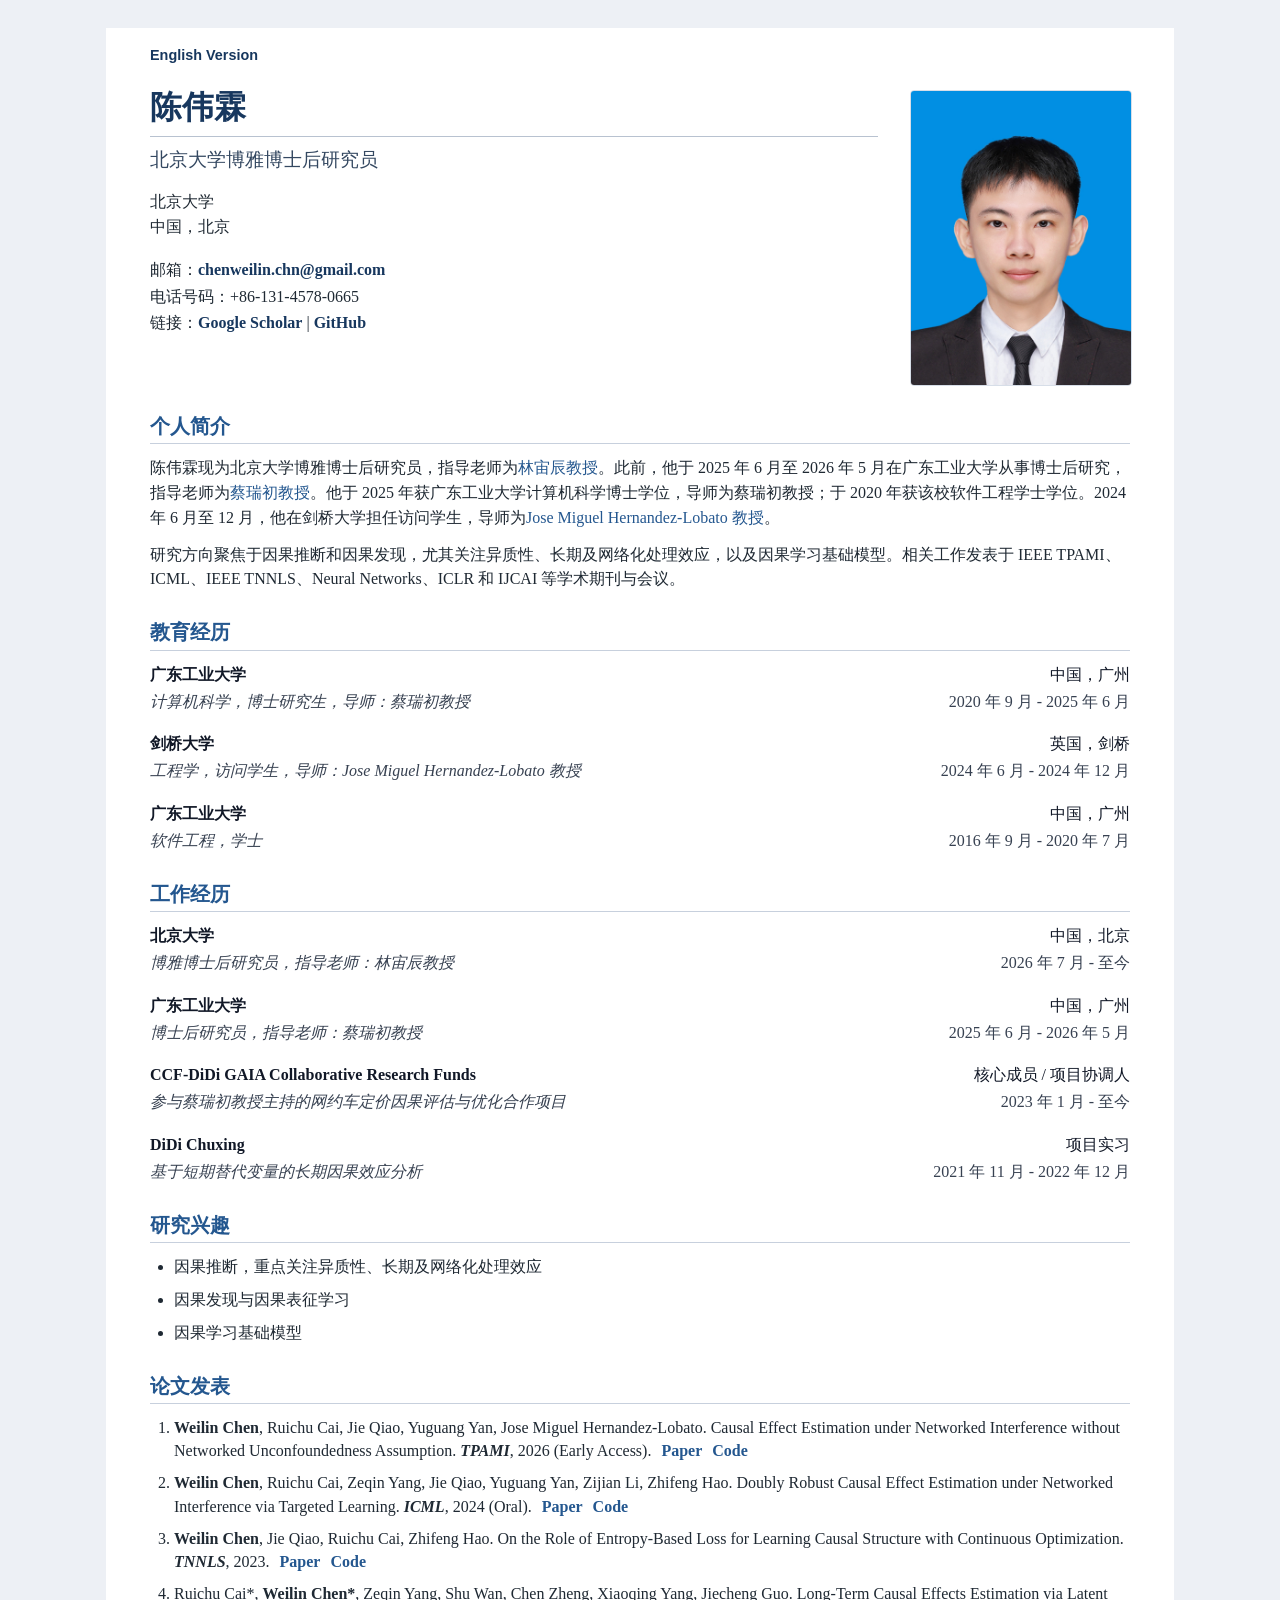
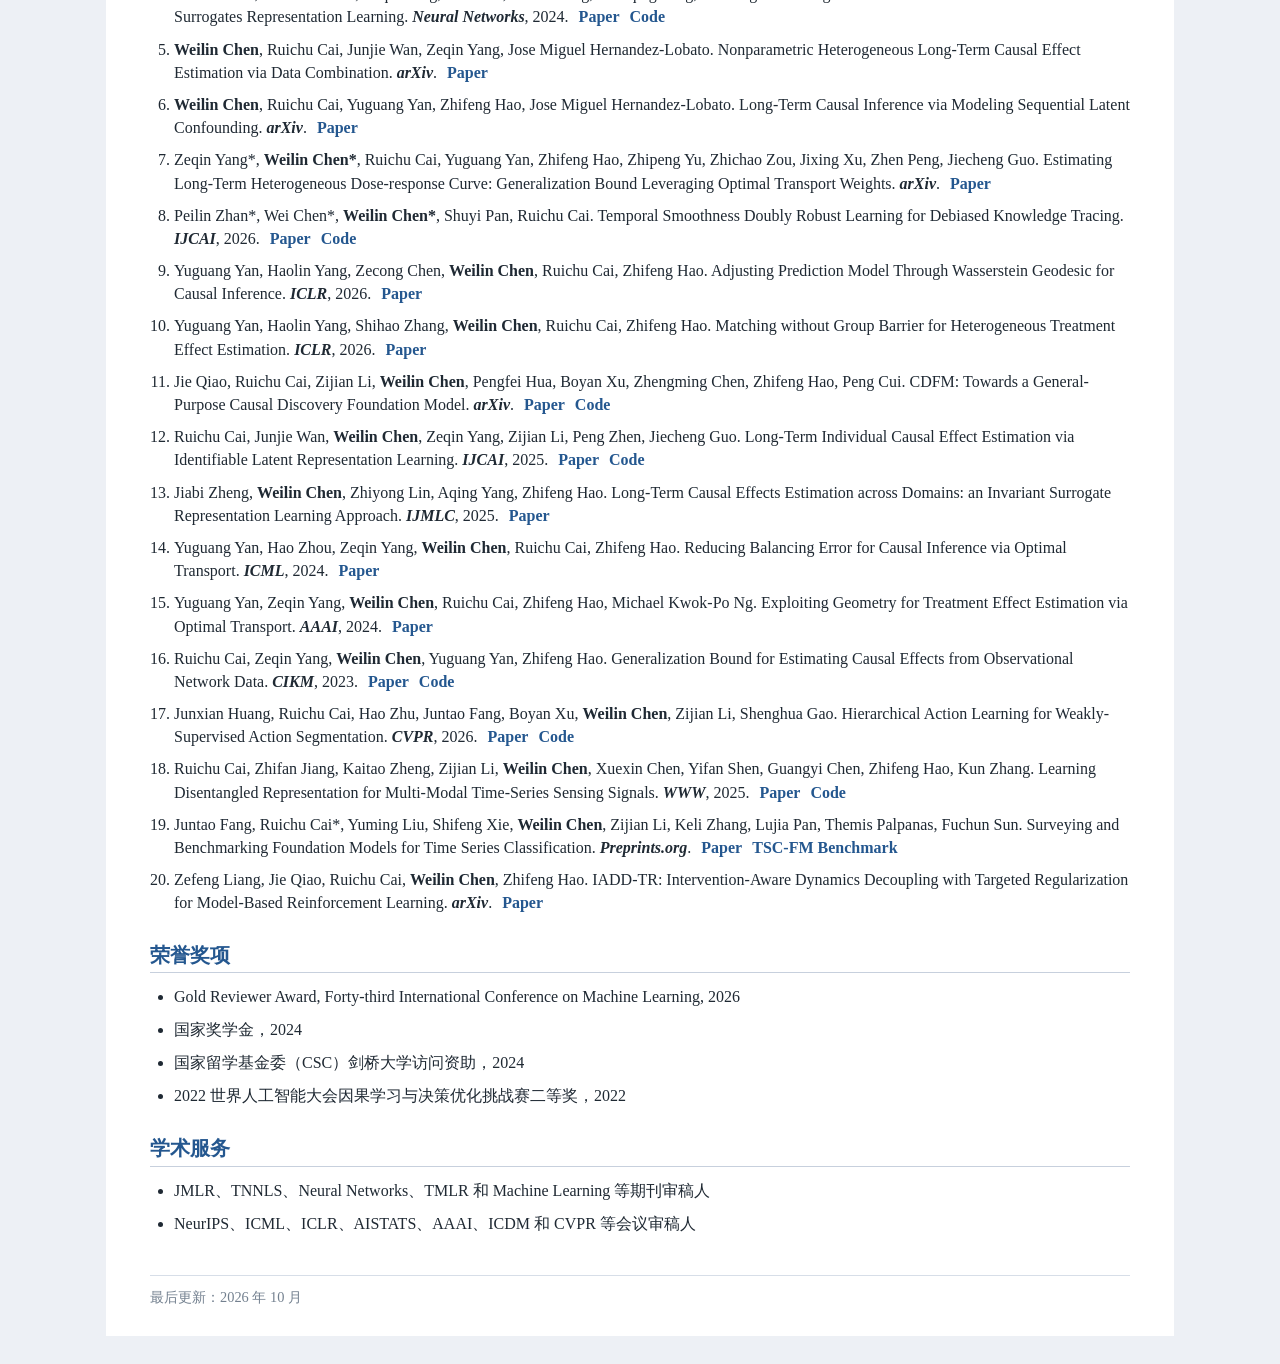
==== commit fa51c732: "Capitalize Long-Term in publication titles" ====
--- a/zh-cn/index.html
+++ b/zh-cn/index.html
@@ -71,16 +71,16 @@
       <li><strong>Weilin Chen</strong>, Ruichu Cai, Jie Qiao, Yuguang Yan, Jose Miguel Hernandez-Lobato. Causal Effect Estimation under Networked Interference without Networked Unconfoundedness Assumption. <em><strong>TPAMI</strong></em>, 2026 (Early Access). <span class="pub-links"><a href="https://ieeexplore.ieee.org/document/11727078">Paper</a> <a href="https://github.com/WeilinChen507/CaLaNet">Code</a></span></li>
       <li><strong>Weilin Chen</strong>, Ruichu Cai, Zeqin Yang, Jie Qiao, Yuguang Yan, Zijian Li, Zhifeng Hao. Doubly Robust Causal Effect Estimation under Networked Interference via Targeted Learning. <em><strong>ICML</strong></em>, 2024 (Oral). <span class="pub-links"><a href="https://proceedings.mlr.press/v235/chen24c.html">Paper</a> <a href="https://github.com/WeilinChen507/targeted_interference">Code</a></span></li>
       <li><strong>Weilin Chen</strong>, Jie Qiao, Ruichu Cai, Zhifeng Hao. On the Role of Entropy-Based Loss for Learning Causal Structure with Continuous Optimization. <em><strong>TNNLS</strong></em>, 2023. <span class="pub-links"><a href="https://doi.org/10.1109/TNNLS.2023.3327357">Paper</a> <a href="https://github.com/DMIRLAB-Group/CausalDiscoveryBasedOnEntropy">Code</a></span></li>
-      <li>Ruichu Cai*, <strong>Weilin Chen*</strong>, Zeqin Yang, Shu Wan, Chen Zheng, Xiaoqing Yang, Jiecheng Guo. Long-term Causal Effects Estimation via Latent Surrogates Representation Learning. <em><strong>Neural Networks</strong></em>, 2024. <span class="pub-links"><a href="https://www.sciencedirect.com/science/article/abs/pii/S0893608024002600">Paper</a> <a href="https://github.com/WeilinChen507/LASER">Code</a></span></li>
-      <li><strong>Weilin Chen</strong>, Ruichu Cai, Junjie Wan, Zeqin Yang, Jose Miguel Hernandez-Lobato. Nonparametric Heterogeneous Long-term Causal Effect Estimation via Data Combination. <em><strong>arXiv</strong></em>. <span class="pub-links"><a href="https://arxiv.org/abs/2502.18960">Paper</a></span></li>
-      <li><strong>Weilin Chen</strong>, Ruichu Cai, Yuguang Yan, Zhifeng Hao, Jose Miguel Hernandez-Lobato. Long-term Causal Inference via Modeling Sequential Latent Confounding. <em><strong>arXiv</strong></em>. <span class="pub-links"><a href="https://arxiv.org/abs/2502.18994">Paper</a></span></li>
-      <li>Zeqin Yang*, <strong>Weilin Chen*</strong>, Ruichu Cai, Yuguang Yan, Zhifeng Hao, Zhipeng Yu, Zhichao Zou, Jixing Xu, Zhen Peng, Jiecheng Guo. Estimating Long-term Heterogeneous Dose-response Curve: Generalization Bound Leveraging Optimal Transport Weights. <em><strong>arXiv</strong></em>. <span class="pub-links"><a href="https://arxiv.org/abs/2406.19195">Paper</a></span></li>
+      <li>Ruichu Cai*, <strong>Weilin Chen*</strong>, Zeqin Yang, Shu Wan, Chen Zheng, Xiaoqing Yang, Jiecheng Guo. Long-Term Causal Effects Estimation via Latent Surrogates Representation Learning. <em><strong>Neural Networks</strong></em>, 2024. <span class="pub-links"><a href="https://www.sciencedirect.com/science/article/abs/pii/S0893608024002600">Paper</a> <a href="https://github.com/WeilinChen507/LASER">Code</a></span></li>
+      <li><strong>Weilin Chen</strong>, Ruichu Cai, Junjie Wan, Zeqin Yang, Jose Miguel Hernandez-Lobato. Nonparametric Heterogeneous Long-Term Causal Effect Estimation via Data Combination. <em><strong>arXiv</strong></em>. <span class="pub-links"><a href="https://arxiv.org/abs/2502.18960">Paper</a></span></li>
+      <li><strong>Weilin Chen</strong>, Ruichu Cai, Yuguang Yan, Zhifeng Hao, Jose Miguel Hernandez-Lobato. Long-Term Causal Inference via Modeling Sequential Latent Confounding. <em><strong>arXiv</strong></em>. <span class="pub-links"><a href="https://arxiv.org/abs/2502.18994">Paper</a></span></li>
+      <li>Zeqin Yang*, <strong>Weilin Chen*</strong>, Ruichu Cai, Yuguang Yan, Zhifeng Hao, Zhipeng Yu, Zhichao Zou, Jixing Xu, Zhen Peng, Jiecheng Guo. Estimating Long-Term Heterogeneous Dose-response Curve: Generalization Bound Leveraging Optimal Transport Weights. <em><strong>arXiv</strong></em>. <span class="pub-links"><a href="https://arxiv.org/abs/2406.19195">Paper</a></span></li>
       <li>Peilin Zhan*, Wei Chen*, <strong>Weilin Chen*</strong>, Shuyi Pan, Ruichu Cai. Temporal Smoothness Doubly Robust Learning for Debiased Knowledge Tracing. <em><strong>IJCAI</strong></em>, 2026. <span class="pub-links"><a href="https://www.ijcai.org/proceedings/2026/415">Paper</a> <a href="https://github.com/DMIRLAB-Group/TSDR">Code</a></span></li>
       <li>Yuguang Yan, Haolin Yang, Zecong Chen, <strong>Weilin Chen</strong>, Ruichu Cai, Zhifeng Hao. Adjusting Prediction Model Through Wasserstein Geodesic for Causal Inference. <em><strong>ICLR</strong></em>, 2026. <span class="pub-links"><a href="https://scholar.google.com/citations?view_op=view_citation&amp;hl=en&amp;user=KVvl1vgAAAAJ&amp;pagesize=100&amp;citation_for_view=KVvl1vgAAAAJ:O3NaXMp0MMsC">Paper</a></span></li>
       <li>Yuguang Yan, Haolin Yang, Shihao Zhang, <strong>Weilin Chen</strong>, Ruichu Cai, Zhifeng Hao. Matching without Group Barrier for Heterogeneous Treatment Effect Estimation. <em><strong>ICLR</strong></em>, 2026. <span class="pub-links"><a href="https://scholar.google.com/citations?view_op=view_citation&amp;hl=en&amp;user=KVvl1vgAAAAJ&amp;pagesize=100&amp;citation_for_view=KVvl1vgAAAAJ:YFjsv_pBGBYC">Paper</a></span></li>
       <li>Jie Qiao, Ruichu Cai, Zijian Li, <strong>Weilin Chen</strong>, Pengfei Hua, Boyan Xu, Zhengming Chen, Zhifeng Hao, Peng Cui. CDFM: Towards a General-Purpose Causal Discovery Foundation Model. <em><strong>arXiv</strong></em>. <span class="pub-links"><a href="https://arxiv.org/abs/2607.11508">Paper</a> <a href="https://github.com/DMIRLAB-Group/CDFM">Code</a></span></li>
       <li>Ruichu Cai, Junjie Wan, <strong>Weilin Chen</strong>, Zeqin Yang, Zijian Li, Peng Zhen, Jiecheng Guo. Long-Term Individual Causal Effect Estimation via Identifiable Latent Representation Learning. <em><strong>IJCAI</strong></em>, 2025. <span class="pub-links"><a href="https://doi.org/10.24963/ijcai.2025/533">Paper</a> <a href="https://github.com/DMIRLAB/ICEVAE">Code</a></span></li>
-      <li>Jiabi Zheng, <strong>Weilin Chen</strong>, Zhiyong Lin, Aqing Yang, Zhifeng Hao. Long-term Causal Effects Estimation across Domains: an Invariant Surrogate Representation Learning Approach. <em><strong>IJMLC</strong></em>, 2025. <span class="pub-links"><a href="https://doi.org/10.1007/s13042-025-02528-w">Paper</a></span></li>
+      <li>Jiabi Zheng, <strong>Weilin Chen</strong>, Zhiyong Lin, Aqing Yang, Zhifeng Hao. Long-Term Causal Effects Estimation across Domains: an Invariant Surrogate Representation Learning Approach. <em><strong>IJMLC</strong></em>, 2025. <span class="pub-links"><a href="https://doi.org/10.1007/s13042-025-02528-w">Paper</a></span></li>
       <li>Yuguang Yan, Hao Zhou, Zeqin Yang, <strong>Weilin Chen</strong>, Ruichu Cai, Zhifeng Hao. Reducing Balancing Error for Causal Inference via Optimal Transport. <em><strong>ICML</strong></em>, 2024. <span class="pub-links"><a href="https://scholar.google.com/citations?view_op=view_citation&amp;hl=en&amp;user=KVvl1vgAAAAJ&amp;pagesize=100&amp;citation_for_view=KVvl1vgAAAAJ:maZDTaKrznsC">Paper</a></span></li>
       <li>Yuguang Yan, Zeqin Yang, <strong>Weilin Chen</strong>, Ruichu Cai, Zhifeng Hao, Michael Kwok-Po Ng. Exploiting Geometry for Treatment Effect Estimation via Optimal Transport. <em><strong>AAAI</strong></em>, 2024. <span class="pub-links"><a href="https://doi.org/10.1609/aaai.v38i15.29564">Paper</a></span></li>
       <li>Ruichu Cai, Zeqin Yang, <strong>Weilin Chen</strong>, Yuguang Yan, Zhifeng Hao. Generalization Bound for Estimating Causal Effects from Observational Network Data. <em><strong>CIKM</strong></em>, 2023. <span class="pub-links"><a href="https://doi.org/10.1145/3583780.3614892">Paper</a> <a href="https://github.com/DMIRLAB-Group/RRNet">Code</a></span></li>
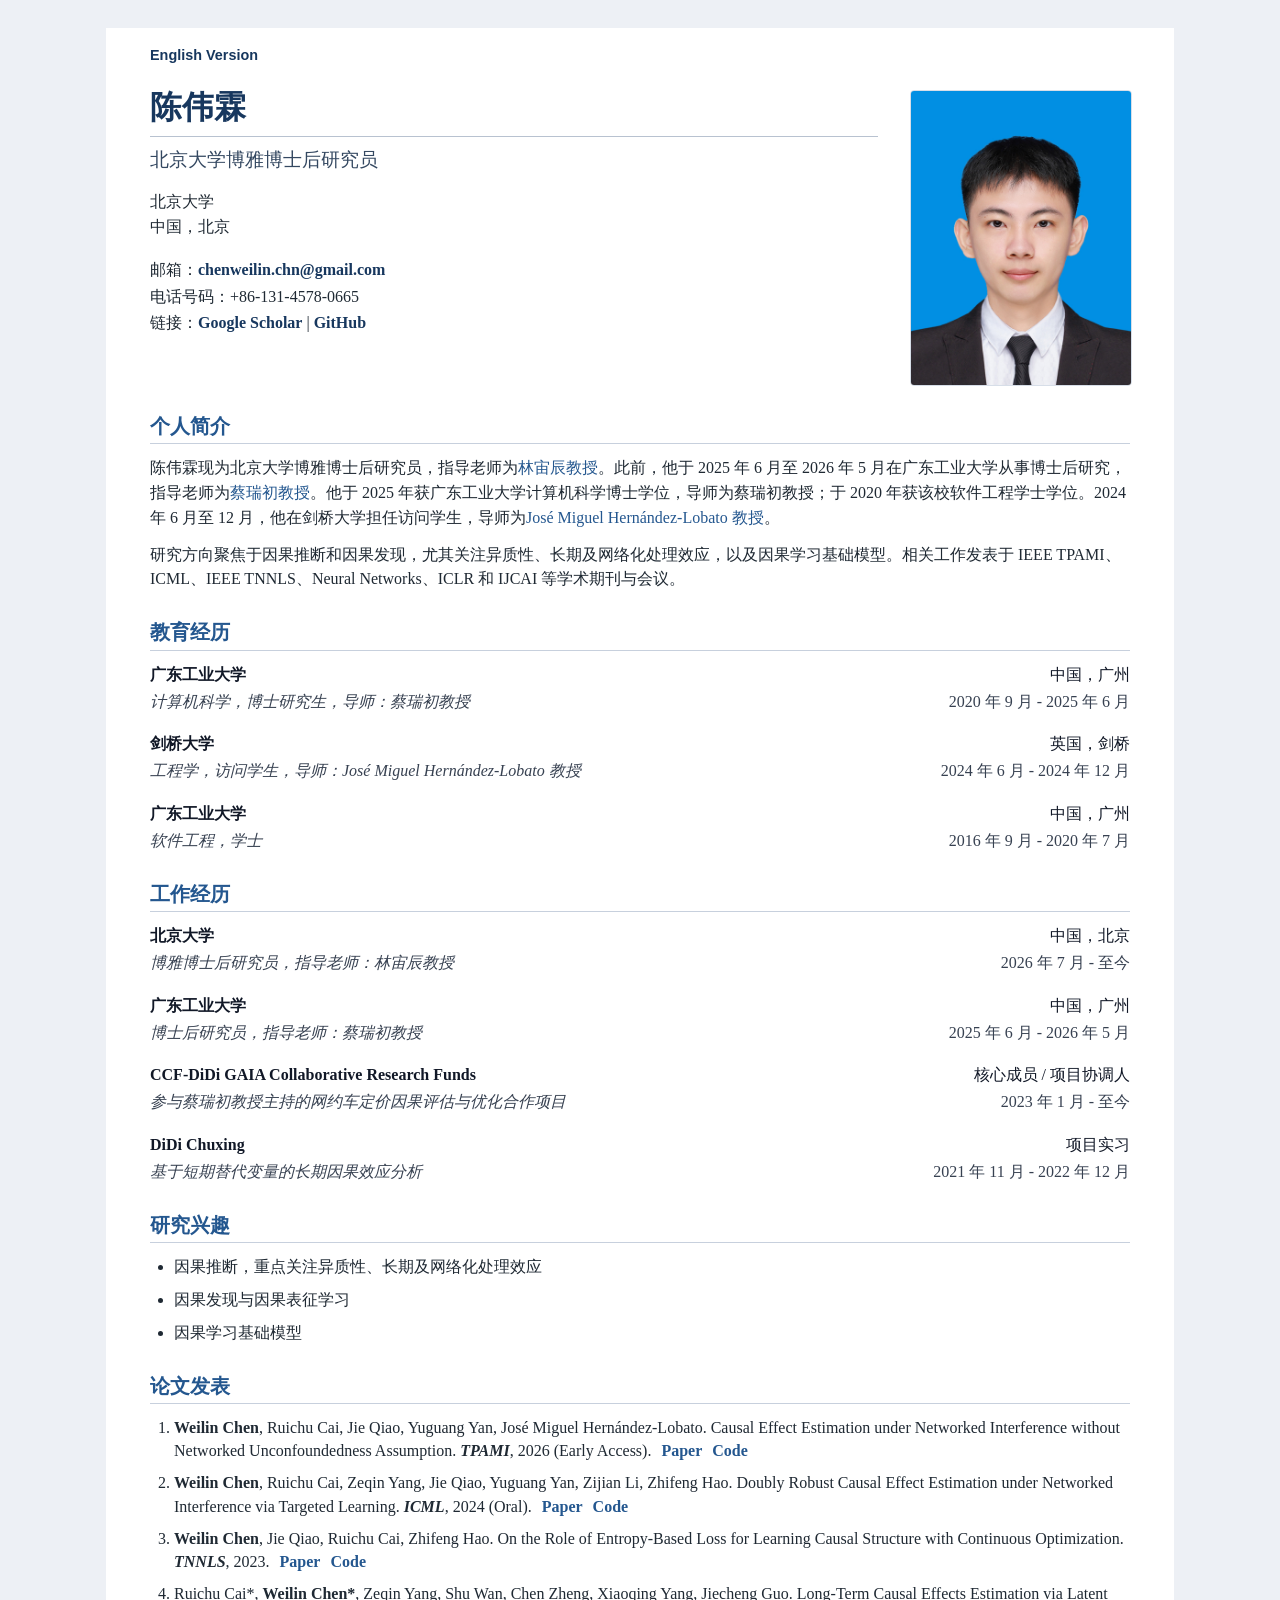
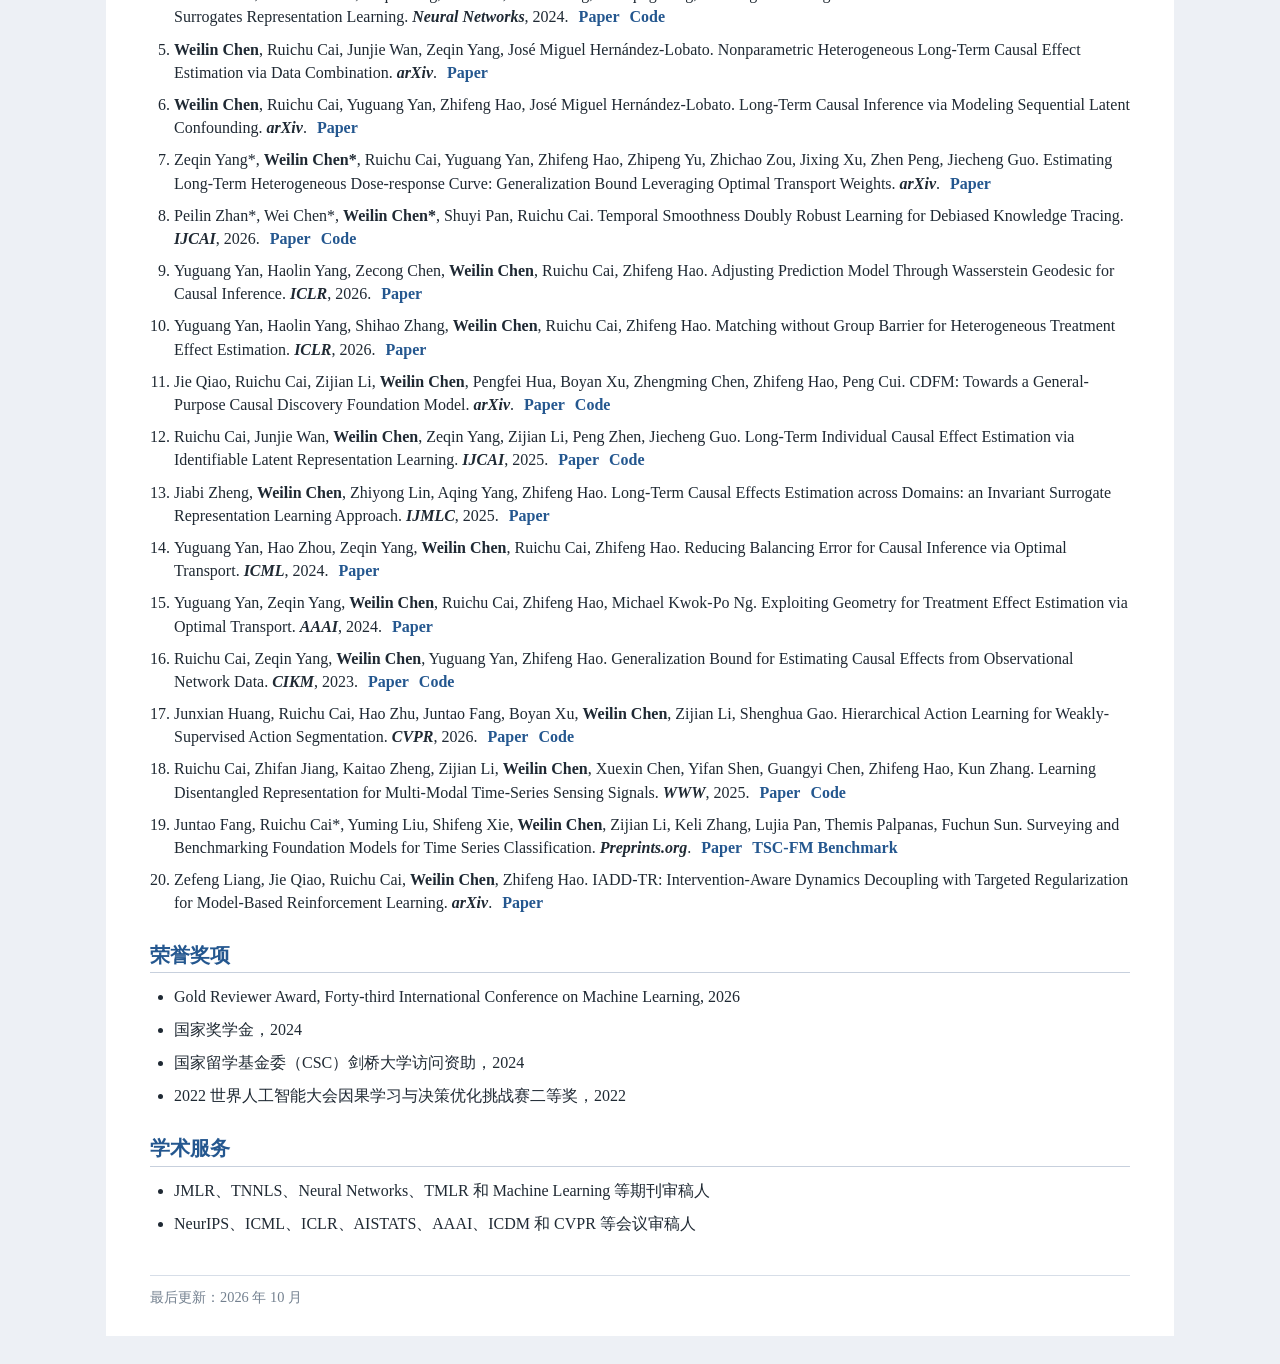
==== commit fbadb23e: "Correct Hernandez-Lobato diacritics" ====
--- a/zh-cn/index.html
+++ b/zh-cn/index.html
@@ -41,13 +41,13 @@
     </section>
 
     <h2>个人简介</h2>
-    <p>陈伟霖现为北京大学博雅博士后研究员，指导老师为<a href="https://scholar.google.com/citations?hl=en&amp;user=TanjFwoAAAAJ">林宙辰教授</a>。此前，他于 2025 年 6 月至 2026 年 5 月在广东工业大学从事博士后研究，指导老师为<a href="https://scholar.google.com/citations?hl=en&amp;user=gG4HJ4UAAAAJ">蔡瑞初教授</a>。他于 2025 年获广东工业大学计算机科学博士学位，导师为蔡瑞初教授；于 2020 年获该校软件工程学士学位。2024 年 6 月至 12 月，他在剑桥大学担任访问学生，导师为<a href="https://scholar.google.com/citations?user=BEBccCQAAAAJ&amp;hl=zh-CN">Jose Miguel Hernandez-Lobato 教授</a>。</p>
+    <p>陈伟霖现为北京大学博雅博士后研究员，指导老师为<a href="https://scholar.google.com/citations?hl=en&amp;user=TanjFwoAAAAJ">林宙辰教授</a>。此前，他于 2025 年 6 月至 2026 年 5 月在广东工业大学从事博士后研究，指导老师为<a href="https://scholar.google.com/citations?hl=en&amp;user=gG4HJ4UAAAAJ">蔡瑞初教授</a>。他于 2025 年获广东工业大学计算机科学博士学位，导师为蔡瑞初教授；于 2020 年获该校软件工程学士学位。2024 年 6 月至 12 月，他在剑桥大学担任访问学生，导师为<a href="https://scholar.google.com/citations?user=BEBccCQAAAAJ&amp;hl=zh-CN">José Miguel Hernández-Lobato 教授</a>。</p>
     <p>研究方向聚焦于因果推断和因果发现，尤其关注异质性、长期及网络化处理效应，以及因果学习基础模型。相关工作发表于 IEEE TPAMI、ICML、IEEE TNNLS、Neural Networks、ICLR 和 IJCAI 等学术期刊与会议。</p>
 
     <h2>教育经历</h2>
     <ul class="timeline">
       <li><div class="entry-heading"><strong>广东工业大学</strong><span>中国，广州</span></div><div class="entry-detail"><em>计算机科学，博士研究生，导师：蔡瑞初教授</em><span>2020 年 9 月 - 2025 年 6 月</span></div></li>
-      <li><div class="entry-heading"><strong>剑桥大学</strong><span>英国，剑桥</span></div><div class="entry-detail"><em>工程学，访问学生，导师：Jose Miguel Hernandez-Lobato 教授</em><span>2024 年 6 月 - 2024 年 12 月</span></div></li>
+      <li><div class="entry-heading"><strong>剑桥大学</strong><span>英国，剑桥</span></div><div class="entry-detail"><em>工程学，访问学生，导师：José Miguel Hernández-Lobato 教授</em><span>2024 年 6 月 - 2024 年 12 月</span></div></li>
       <li><div class="entry-heading"><strong>广东工业大学</strong><span>中国，广州</span></div><div class="entry-detail"><em>软件工程，学士</em><span>2016 年 9 月 - 2020 年 7 月</span></div></li>
     </ul>
 
@@ -68,12 +68,12 @@
 
     <h2>论文发表</h2>
     <ol class="publications">
-      <li><strong>Weilin Chen</strong>, Ruichu Cai, Jie Qiao, Yuguang Yan, Jose Miguel Hernandez-Lobato. Causal Effect Estimation under Networked Interference without Networked Unconfoundedness Assumption. <em><strong>TPAMI</strong></em>, 2026 (Early Access). <span class="pub-links"><a href="https://ieeexplore.ieee.org/document/11727078">Paper</a> <a href="https://github.com/WeilinChen507/CaLaNet">Code</a></span></li>
+      <li><strong>Weilin Chen</strong>, Ruichu Cai, Jie Qiao, Yuguang Yan, José Miguel Hernández-Lobato. Causal Effect Estimation under Networked Interference without Networked Unconfoundedness Assumption. <em><strong>TPAMI</strong></em>, 2026 (Early Access). <span class="pub-links"><a href="https://ieeexplore.ieee.org/document/11727078">Paper</a> <a href="https://github.com/WeilinChen507/CaLaNet">Code</a></span></li>
       <li><strong>Weilin Chen</strong>, Ruichu Cai, Zeqin Yang, Jie Qiao, Yuguang Yan, Zijian Li, Zhifeng Hao. Doubly Robust Causal Effect Estimation under Networked Interference via Targeted Learning. <em><strong>ICML</strong></em>, 2024 (Oral). <span class="pub-links"><a href="https://proceedings.mlr.press/v235/chen24c.html">Paper</a> <a href="https://github.com/WeilinChen507/targeted_interference">Code</a></span></li>
       <li><strong>Weilin Chen</strong>, Jie Qiao, Ruichu Cai, Zhifeng Hao. On the Role of Entropy-Based Loss for Learning Causal Structure with Continuous Optimization. <em><strong>TNNLS</strong></em>, 2023. <span class="pub-links"><a href="https://doi.org/10.1109/TNNLS.2023.3327357">Paper</a> <a href="https://github.com/DMIRLAB-Group/CausalDiscoveryBasedOnEntropy">Code</a></span></li>
       <li>Ruichu Cai*, <strong>Weilin Chen*</strong>, Zeqin Yang, Shu Wan, Chen Zheng, Xiaoqing Yang, Jiecheng Guo. Long-Term Causal Effects Estimation via Latent Surrogates Representation Learning. <em><strong>Neural Networks</strong></em>, 2024. <span class="pub-links"><a href="https://www.sciencedirect.com/science/article/abs/pii/S0893608024002600">Paper</a> <a href="https://github.com/WeilinChen507/LASER">Code</a></span></li>
-      <li><strong>Weilin Chen</strong>, Ruichu Cai, Junjie Wan, Zeqin Yang, Jose Miguel Hernandez-Lobato. Nonparametric Heterogeneous Long-Term Causal Effect Estimation via Data Combination. <em><strong>arXiv</strong></em>. <span class="pub-links"><a href="https://arxiv.org/abs/2502.18960">Paper</a></span></li>
-      <li><strong>Weilin Chen</strong>, Ruichu Cai, Yuguang Yan, Zhifeng Hao, Jose Miguel Hernandez-Lobato. Long-Term Causal Inference via Modeling Sequential Latent Confounding. <em><strong>arXiv</strong></em>. <span class="pub-links"><a href="https://arxiv.org/abs/2502.18994">Paper</a></span></li>
+      <li><strong>Weilin Chen</strong>, Ruichu Cai, Junjie Wan, Zeqin Yang, José Miguel Hernández-Lobato. Nonparametric Heterogeneous Long-Term Causal Effect Estimation via Data Combination. <em><strong>arXiv</strong></em>. <span class="pub-links"><a href="https://arxiv.org/abs/2502.18960">Paper</a></span></li>
+      <li><strong>Weilin Chen</strong>, Ruichu Cai, Yuguang Yan, Zhifeng Hao, José Miguel Hernández-Lobato. Long-Term Causal Inference via Modeling Sequential Latent Confounding. <em><strong>arXiv</strong></em>. <span class="pub-links"><a href="https://arxiv.org/abs/2502.18994">Paper</a></span></li>
       <li>Zeqin Yang*, <strong>Weilin Chen*</strong>, Ruichu Cai, Yuguang Yan, Zhifeng Hao, Zhipeng Yu, Zhichao Zou, Jixing Xu, Zhen Peng, Jiecheng Guo. Estimating Long-Term Heterogeneous Dose-response Curve: Generalization Bound Leveraging Optimal Transport Weights. <em><strong>arXiv</strong></em>. <span class="pub-links"><a href="https://arxiv.org/abs/2406.19195">Paper</a></span></li>
       <li>Peilin Zhan*, Wei Chen*, <strong>Weilin Chen*</strong>, Shuyi Pan, Ruichu Cai. Temporal Smoothness Doubly Robust Learning for Debiased Knowledge Tracing. <em><strong>IJCAI</strong></em>, 2026. <span class="pub-links"><a href="https://www.ijcai.org/proceedings/2026/415">Paper</a> <a href="https://github.com/DMIRLAB-Group/TSDR">Code</a></span></li>
       <li>Yuguang Yan, Haolin Yang, Zecong Chen, <strong>Weilin Chen</strong>, Ruichu Cai, Zhifeng Hao. Adjusting Prediction Model Through Wasserstein Geodesic for Causal Inference. <em><strong>ICLR</strong></em>, 2026. <span class="pub-links"><a href="https://scholar.google.com/citations?view_op=view_citation&amp;hl=en&amp;user=KVvl1vgAAAAJ&amp;pagesize=100&amp;citation_for_view=KVvl1vgAAAAJ:O3NaXMp0MMsC">Paper</a></span></li>
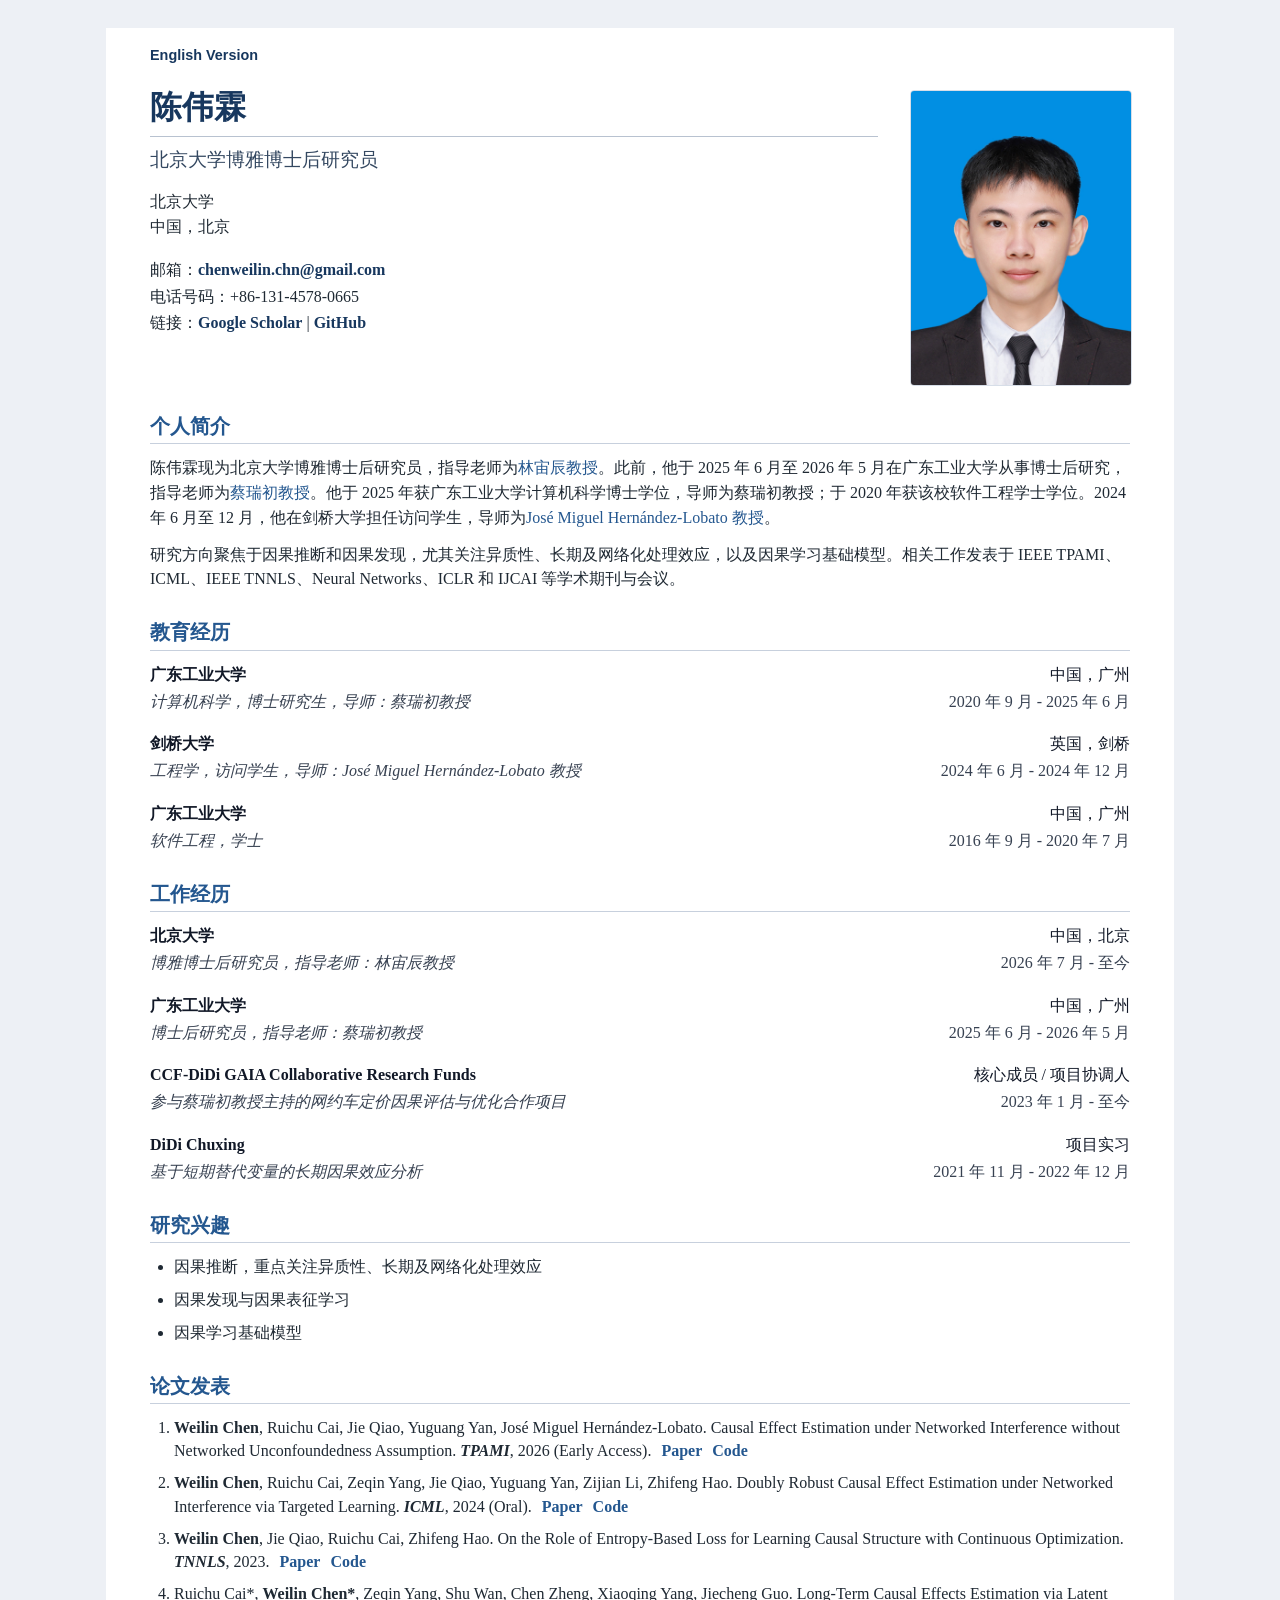
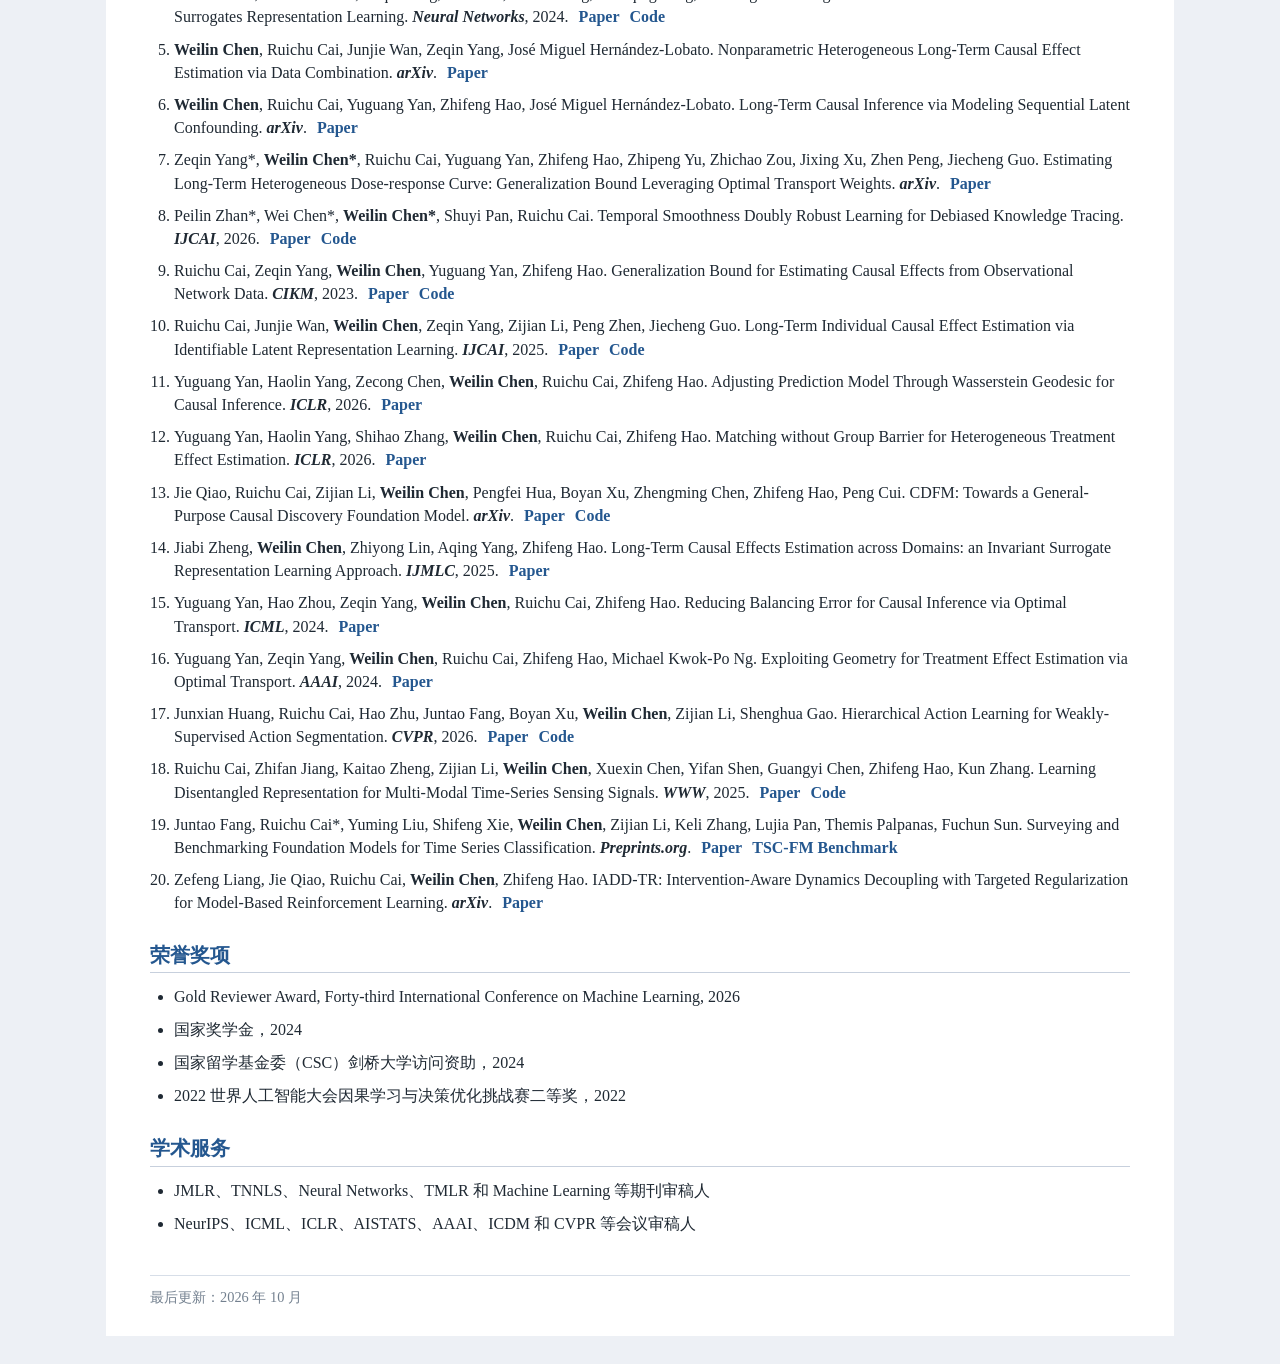
==== commit 5321fecb: "Reorder selected publications" ====
--- a/zh-cn/index.html
+++ b/zh-cn/index.html
@@ -76,14 +76,14 @@
       <li><strong>Weilin Chen</strong>, Ruichu Cai, Yuguang Yan, Zhifeng Hao, José Miguel Hernández-Lobato. Long-Term Causal Inference via Modeling Sequential Latent Confounding. <em><strong>arXiv</strong></em>. <span class="pub-links"><a href="https://arxiv.org/abs/2502.18994">Paper</a></span></li>
       <li>Zeqin Yang*, <strong>Weilin Chen*</strong>, Ruichu Cai, Yuguang Yan, Zhifeng Hao, Zhipeng Yu, Zhichao Zou, Jixing Xu, Zhen Peng, Jiecheng Guo. Estimating Long-Term Heterogeneous Dose-response Curve: Generalization Bound Leveraging Optimal Transport Weights. <em><strong>arXiv</strong></em>. <span class="pub-links"><a href="https://arxiv.org/abs/2406.19195">Paper</a></span></li>
       <li>Peilin Zhan*, Wei Chen*, <strong>Weilin Chen*</strong>, Shuyi Pan, Ruichu Cai. Temporal Smoothness Doubly Robust Learning for Debiased Knowledge Tracing. <em><strong>IJCAI</strong></em>, 2026. <span class="pub-links"><a href="https://www.ijcai.org/proceedings/2026/415">Paper</a> <a href="https://github.com/DMIRLAB-Group/TSDR">Code</a></span></li>
+      <li>Ruichu Cai, Zeqin Yang, <strong>Weilin Chen</strong>, Yuguang Yan, Zhifeng Hao. Generalization Bound for Estimating Causal Effects from Observational Network Data. <em><strong>CIKM</strong></em>, 2023. <span class="pub-links"><a href="https://doi.org/10.1145/3583780.3614892">Paper</a> <a href="https://github.com/DMIRLAB-Group/RRNet">Code</a></span></li>
+      <li>Ruichu Cai, Junjie Wan, <strong>Weilin Chen</strong>, Zeqin Yang, Zijian Li, Peng Zhen, Jiecheng Guo. Long-Term Individual Causal Effect Estimation via Identifiable Latent Representation Learning. <em><strong>IJCAI</strong></em>, 2025. <span class="pub-links"><a href="https://doi.org/10.24963/ijcai.2025/533">Paper</a> <a href="https://github.com/DMIRLAB/ICEVAE">Code</a></span></li>
       <li>Yuguang Yan, Haolin Yang, Zecong Chen, <strong>Weilin Chen</strong>, Ruichu Cai, Zhifeng Hao. Adjusting Prediction Model Through Wasserstein Geodesic for Causal Inference. <em><strong>ICLR</strong></em>, 2026. <span class="pub-links"><a href="https://scholar.google.com/citations?view_op=view_citation&amp;hl=en&amp;user=KVvl1vgAAAAJ&amp;pagesize=100&amp;citation_for_view=KVvl1vgAAAAJ:O3NaXMp0MMsC">Paper</a></span></li>
       <li>Yuguang Yan, Haolin Yang, Shihao Zhang, <strong>Weilin Chen</strong>, Ruichu Cai, Zhifeng Hao. Matching without Group Barrier for Heterogeneous Treatment Effect Estimation. <em><strong>ICLR</strong></em>, 2026. <span class="pub-links"><a href="https://scholar.google.com/citations?view_op=view_citation&amp;hl=en&amp;user=KVvl1vgAAAAJ&amp;pagesize=100&amp;citation_for_view=KVvl1vgAAAAJ:YFjsv_pBGBYC">Paper</a></span></li>
       <li>Jie Qiao, Ruichu Cai, Zijian Li, <strong>Weilin Chen</strong>, Pengfei Hua, Boyan Xu, Zhengming Chen, Zhifeng Hao, Peng Cui. CDFM: Towards a General-Purpose Causal Discovery Foundation Model. <em><strong>arXiv</strong></em>. <span class="pub-links"><a href="https://arxiv.org/abs/2607.11508">Paper</a> <a href="https://github.com/DMIRLAB-Group/CDFM">Code</a></span></li>
-      <li>Ruichu Cai, Junjie Wan, <strong>Weilin Chen</strong>, Zeqin Yang, Zijian Li, Peng Zhen, Jiecheng Guo. Long-Term Individual Causal Effect Estimation via Identifiable Latent Representation Learning. <em><strong>IJCAI</strong></em>, 2025. <span class="pub-links"><a href="https://doi.org/10.24963/ijcai.2025/533">Paper</a> <a href="https://github.com/DMIRLAB/ICEVAE">Code</a></span></li>
       <li>Jiabi Zheng, <strong>Weilin Chen</strong>, Zhiyong Lin, Aqing Yang, Zhifeng Hao. Long-Term Causal Effects Estimation across Domains: an Invariant Surrogate Representation Learning Approach. <em><strong>IJMLC</strong></em>, 2025. <span class="pub-links"><a href="https://doi.org/10.1007/s13042-025-02528-w">Paper</a></span></li>
       <li>Yuguang Yan, Hao Zhou, Zeqin Yang, <strong>Weilin Chen</strong>, Ruichu Cai, Zhifeng Hao. Reducing Balancing Error for Causal Inference via Optimal Transport. <em><strong>ICML</strong></em>, 2024. <span class="pub-links"><a href="https://scholar.google.com/citations?view_op=view_citation&amp;hl=en&amp;user=KVvl1vgAAAAJ&amp;pagesize=100&amp;citation_for_view=KVvl1vgAAAAJ:maZDTaKrznsC">Paper</a></span></li>
       <li>Yuguang Yan, Zeqin Yang, <strong>Weilin Chen</strong>, Ruichu Cai, Zhifeng Hao, Michael Kwok-Po Ng. Exploiting Geometry for Treatment Effect Estimation via Optimal Transport. <em><strong>AAAI</strong></em>, 2024. <span class="pub-links"><a href="https://doi.org/10.1609/aaai.v38i15.29564">Paper</a></span></li>
-      <li>Ruichu Cai, Zeqin Yang, <strong>Weilin Chen</strong>, Yuguang Yan, Zhifeng Hao. Generalization Bound for Estimating Causal Effects from Observational Network Data. <em><strong>CIKM</strong></em>, 2023. <span class="pub-links"><a href="https://doi.org/10.1145/3583780.3614892">Paper</a> <a href="https://github.com/DMIRLAB-Group/RRNet">Code</a></span></li>
       <li>Junxian Huang, Ruichu Cai, Hao Zhu, Juntao Fang, Boyan Xu, <strong>Weilin Chen</strong>, Zijian Li, Shenghua Gao. Hierarchical Action Learning for Weakly-Supervised Action Segmentation. <em><strong>CVPR</strong></em>, 2026. <span class="pub-links"><a href="https://arxiv.org/abs/2602.24275">Paper</a> <a href="https://github.com/DMIRLAB-Group/HAL">Code</a></span></li>
       <li>Ruichu Cai, Zhifan Jiang, Kaitao Zheng, Zijian Li, <strong>Weilin Chen</strong>, Xuexin Chen, Yifan Shen, Guangyi Chen, Zhifeng Hao, Kun Zhang. Learning Disentangled Representation for Multi-Modal Time-Series Sensing Signals. <em><strong>WWW</strong></em>, 2025. <span class="pub-links"><a href="https://doi.org/10.1145/3696410.3714931">Paper</a> <a href="https://github.com/DMIRLAB-Group/MATE">Code</a></span></li>
       <li>Juntao Fang, Ruichu Cai*, Yuming Liu, Shifeng Xie, <strong>Weilin Chen</strong>, Zijian Li, Keli Zhang, Lujia Pan, Themis Palpanas, Fuchun Sun. Surveying and Benchmarking Foundation Models for Time Series Classification. <em><strong>Preprints.org</strong></em>. <span class="pub-links"><a href="https://www.preprints.org/manuscript/202609.2097">Paper</a> <a href="https://tsc-fm.dmirlab.com/">TSC-FM Benchmark</a></span></li>
